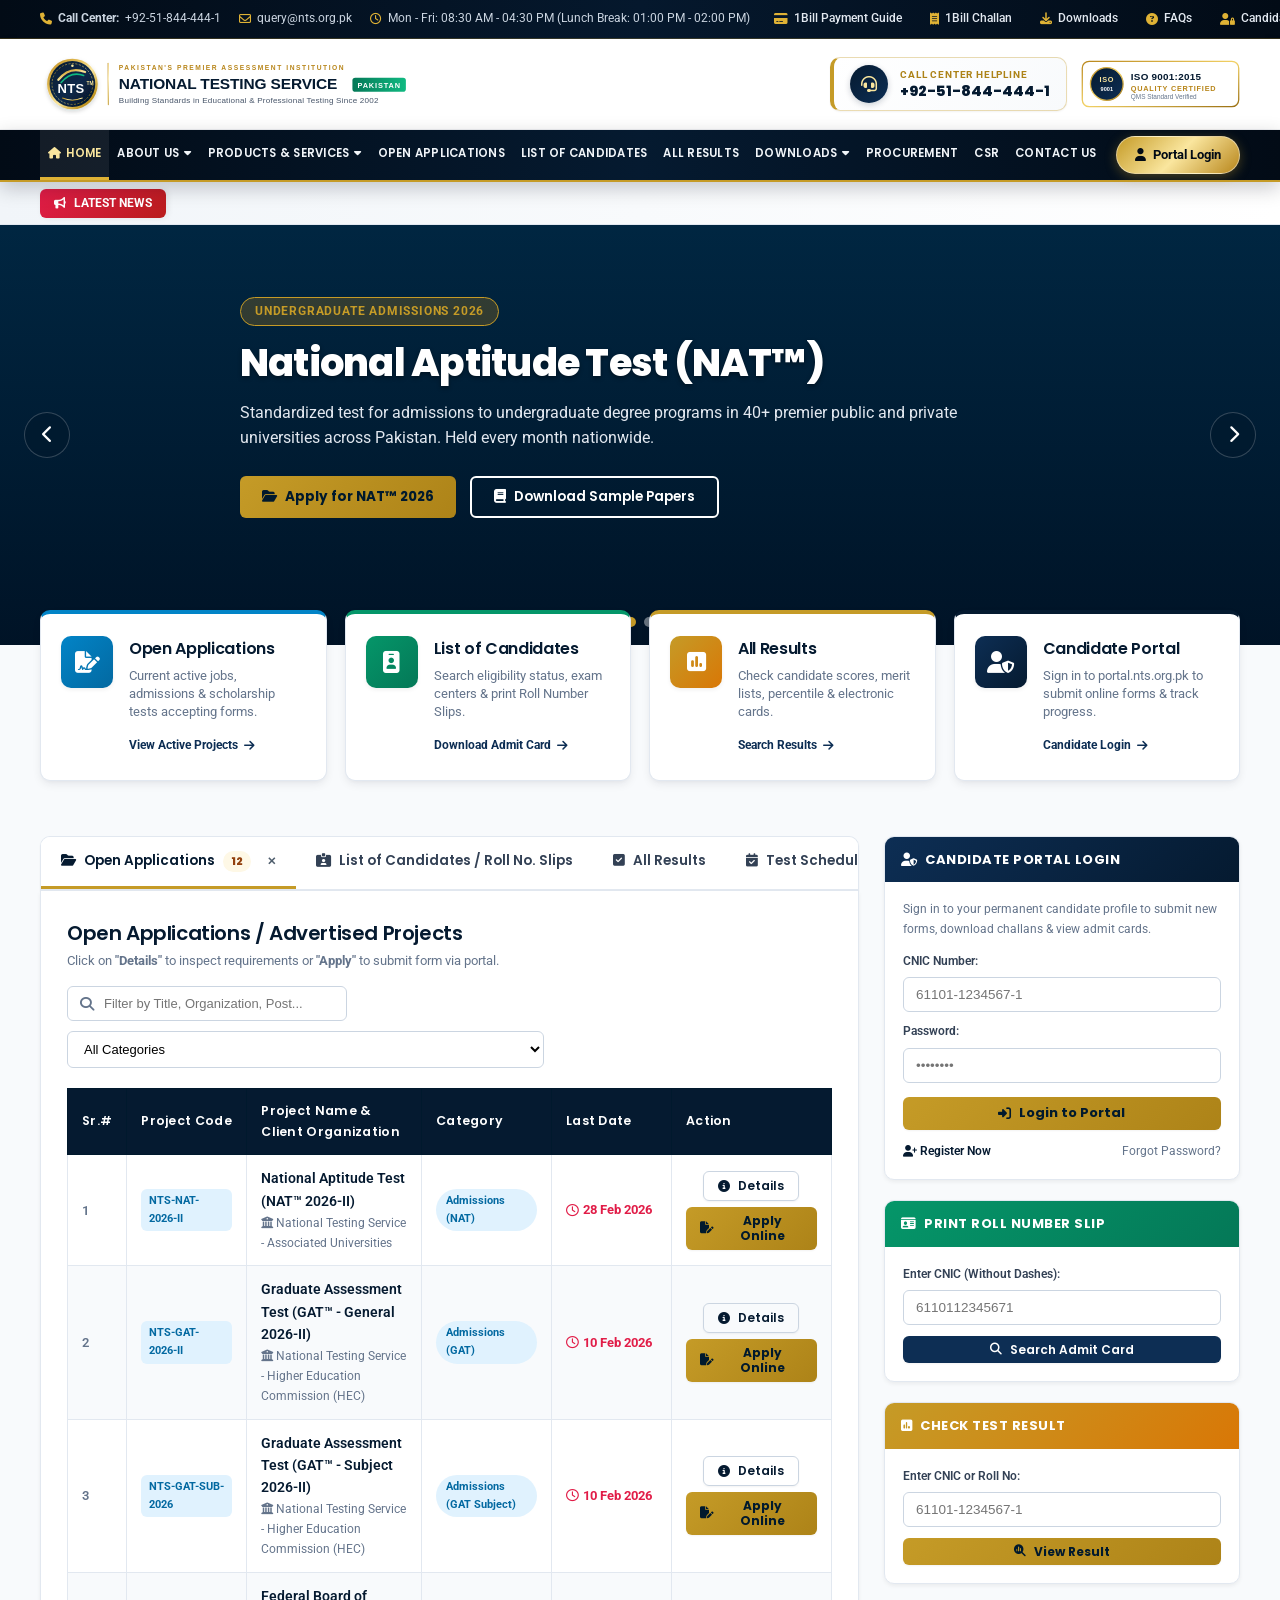
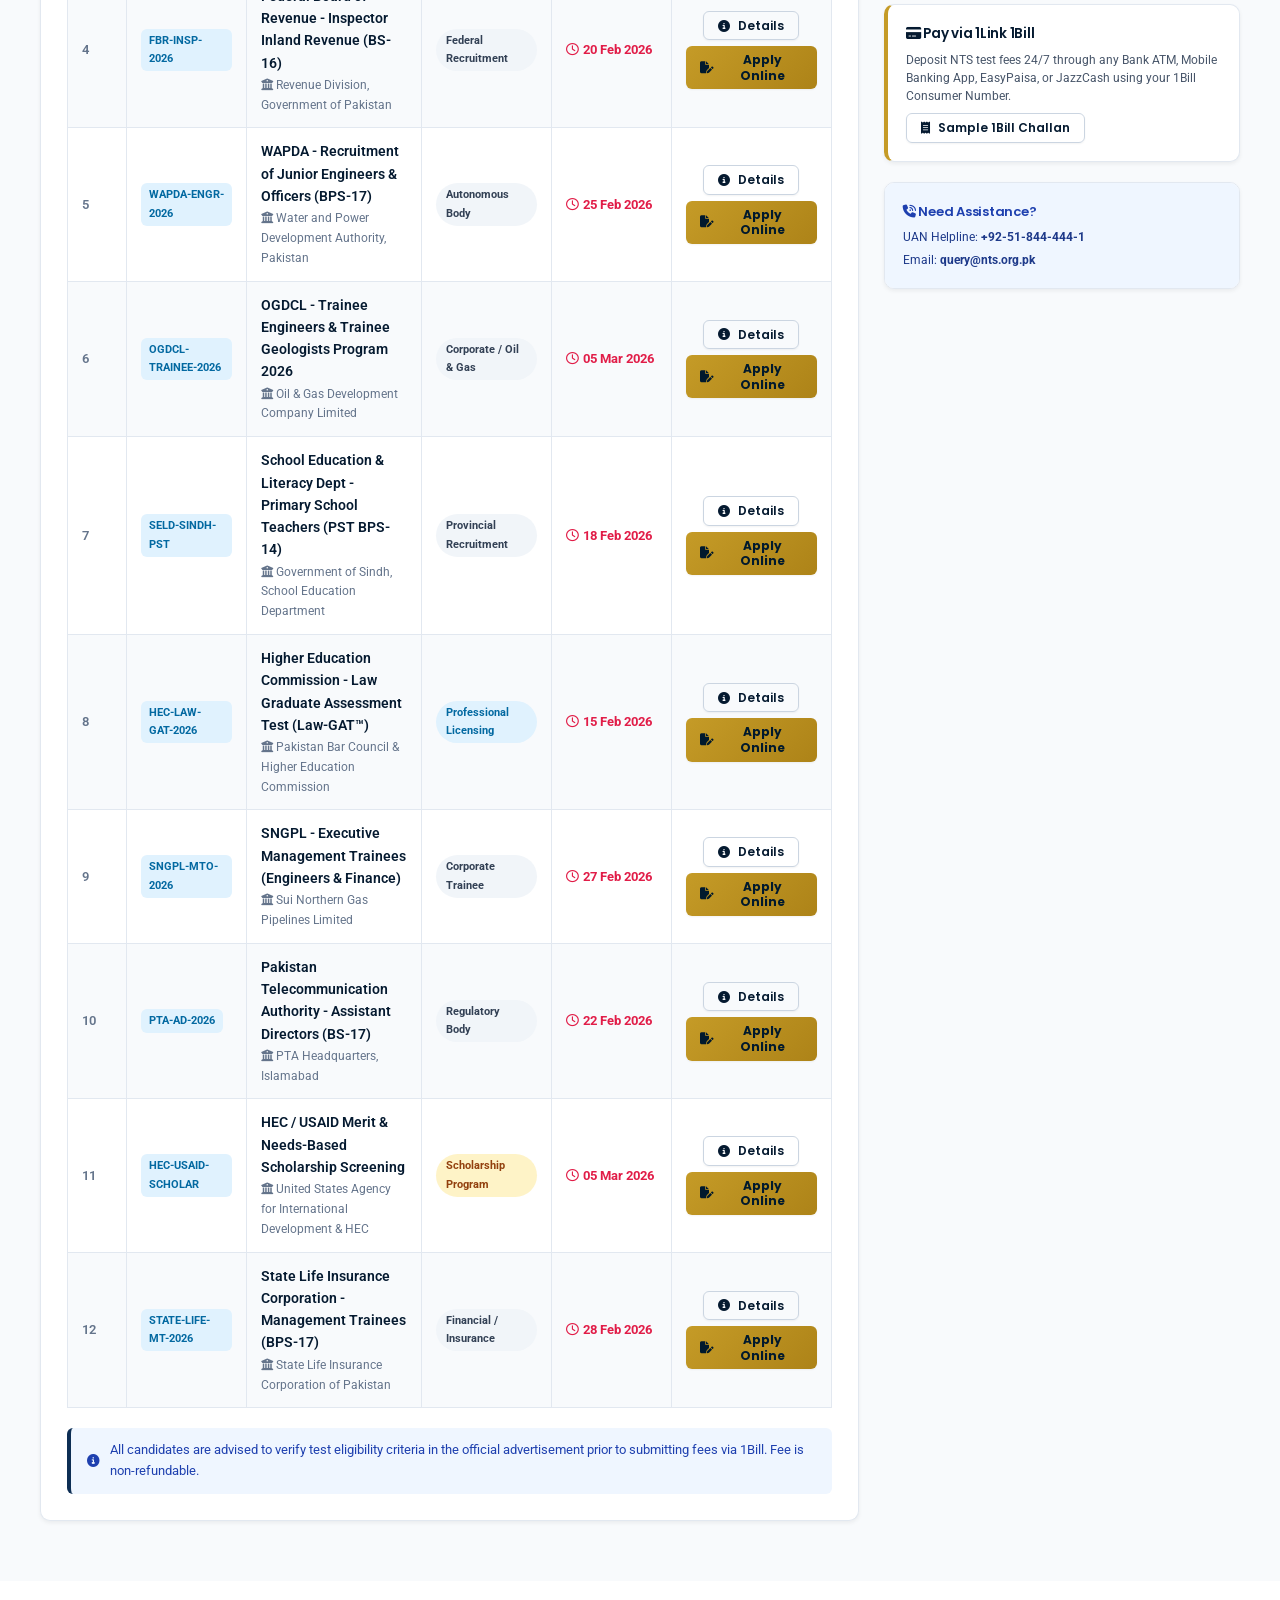
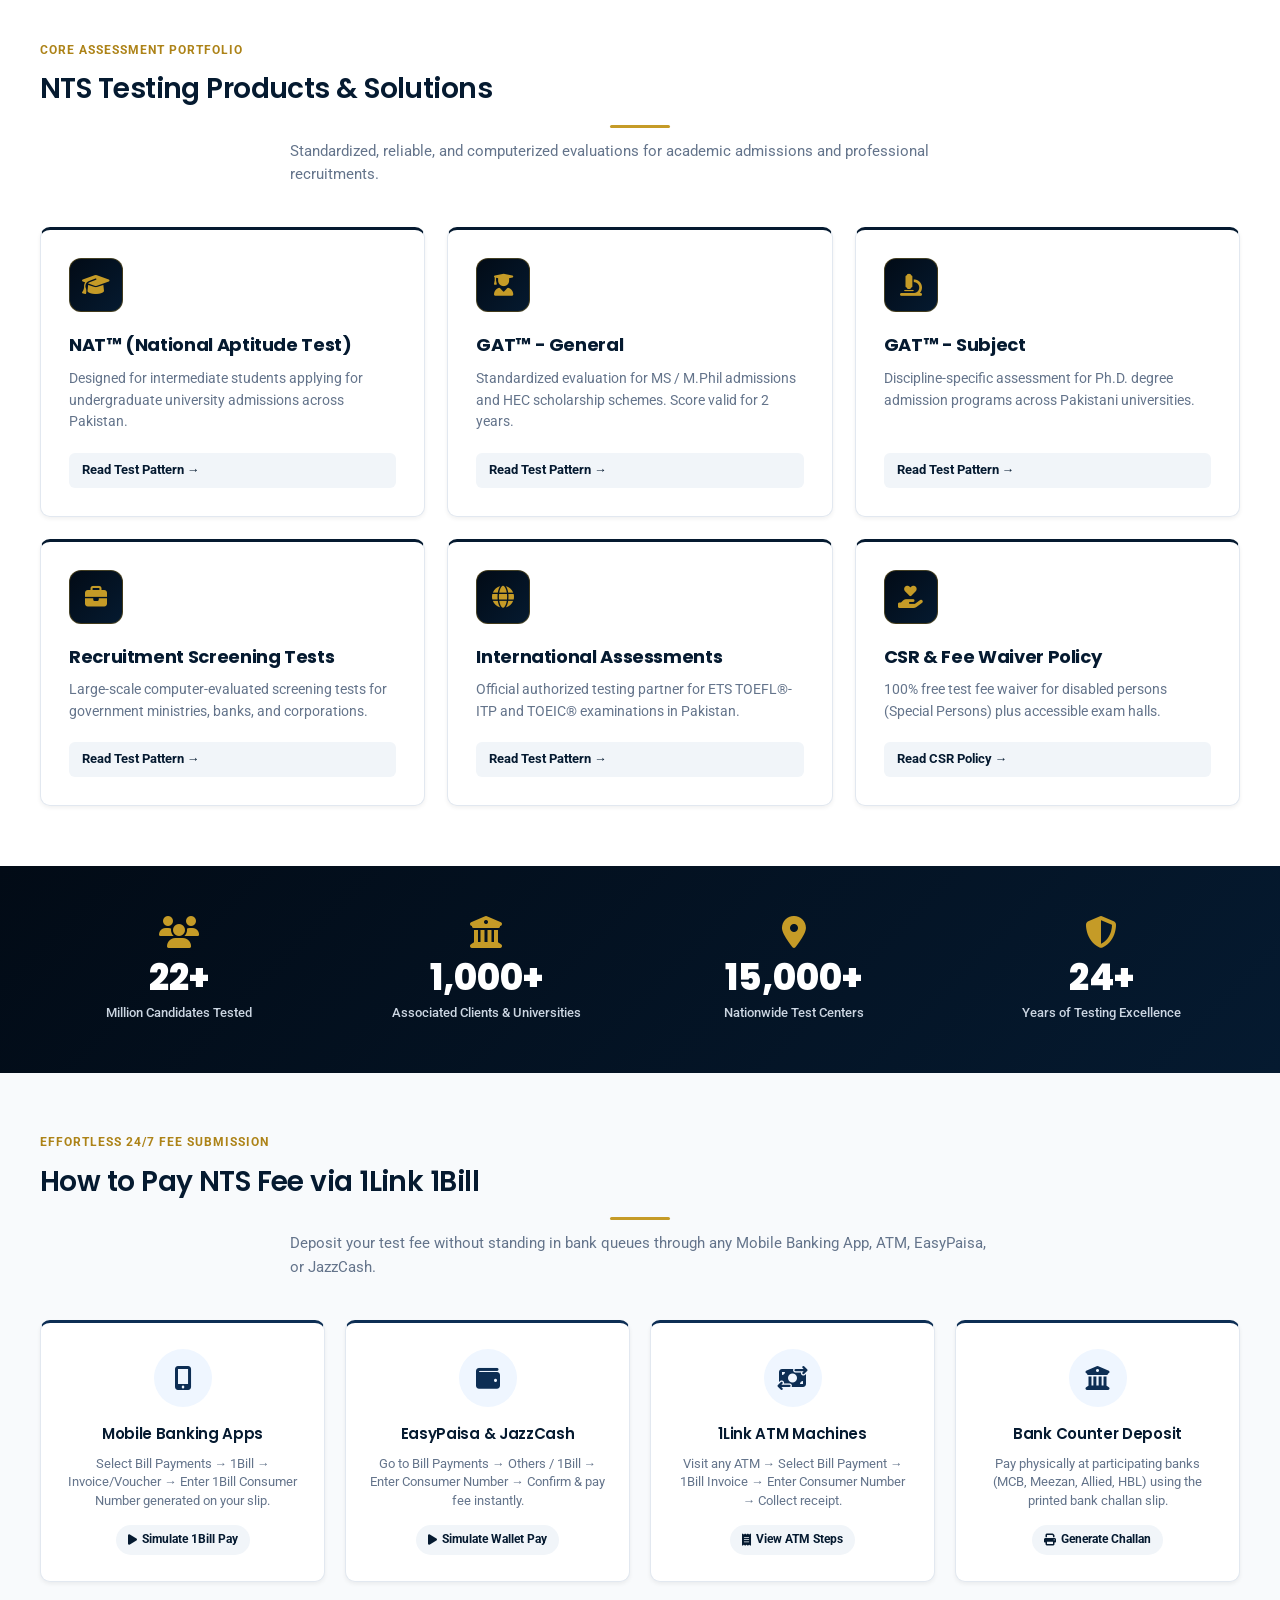
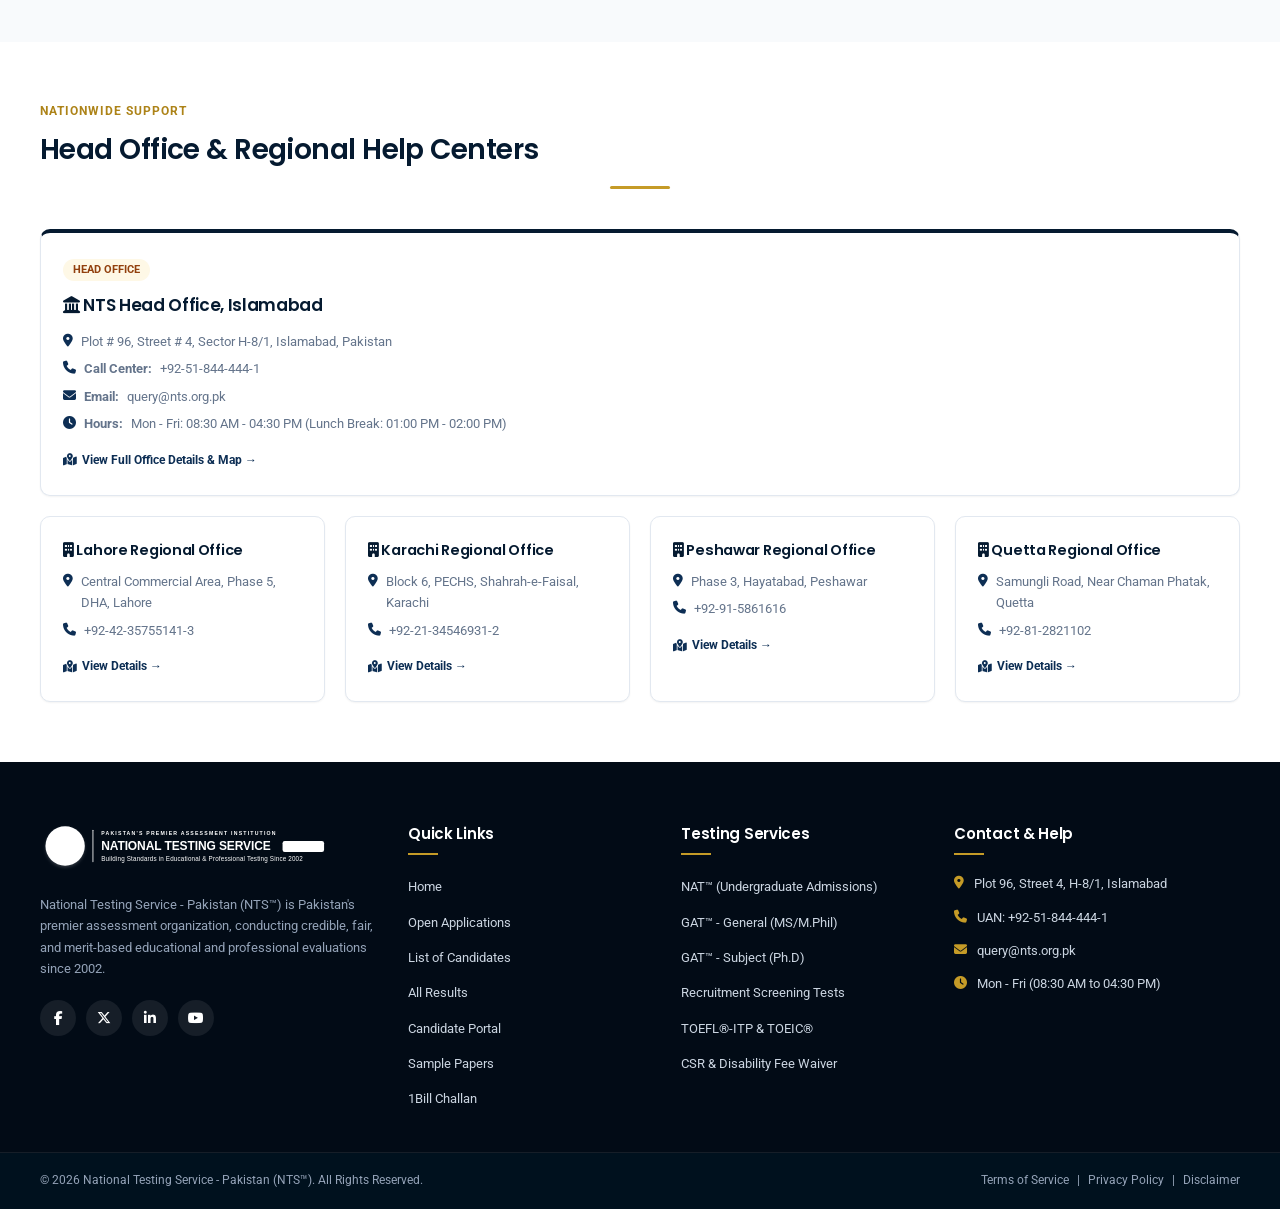
==== index.html @ be5c027f "feat: ultra-premium NTS portal with interactive demo functionality, vector assets, and responsive HC" ====
<!DOCTYPE html>
<html lang="en">
<head>
    <meta charset="UTF-8">
    <meta name="viewport" content="width=device-width, initial-scale=1.0">
    <title>NTS ™ - Pakistan | National Testing Service - Pakistan Official Portal</title>
    <!-- Google Fonts -->
    <link rel="preconnect" href="https://fonts.googleapis.com">
    <link rel="preconnect" href="https://fonts.gstatic.com" crossorigin>
    <link href="https://fonts.googleapis.com/css2?family=Poppins:wght@400;500;600;700;800&family=Roboto:wght@300;400;500;700&display=swap" rel="stylesheet">
    <!-- Font Awesome 6 -->
    <link rel="stylesheet" href="https://cdnjs.cloudflare.com/ajax/libs/font-awesome/6.4.0/css/all.min.css">
    <link rel="stylesheet" href="css/style.css">
    <link rel="icon" type="image/svg+xml" href="img/nts_logo.svg">
    <link rel="stylesheet" href="css/responsive.css">
</head>
<body>

    <!-- TOP BAR -->
    <div class="top-bar">
        <div class="container top-bar-content">
            <div class="top-bar-left">
                <span><i class="fa-solid fa-phone"></i> <strong>Call Center:</strong> +92-51-844-444-1</span>
                <span><i class="fa-regular fa-envelope"></i> query@nts.org.pk</span>
                <span><i class="fa-regular fa-clock"></i> Mon - Fri: 08:30 AM - 04:30 PM (Lunch Break: 01:00 PM - 02:00 PM)</span>
            </div>
            <div class="top-bar-right">
                <a href="#payment-guide"><i class="fa-solid fa-credit-card"></i> 1Bill Payment Guide</a>
                <a href="challan.html"><i class="fa-solid fa-receipt"></i> 1Bill Challan</a>
                <a href="downloads.html"><i class="fa-solid fa-download"></i> Downloads</a>
                <a href="faq.html"><i class="fa-solid fa-circle-question"></i> FAQs</a>
                <a href="candidate-portal.html" class="top-portal-btn"><i class="fa-solid fa-user-lock"></i> Candidate Portal</a>
            </div>
        </div>
    </div>

    <!-- MAIN HEADER -->
    <header class="main-header">
        <div class="container header-content">
            <!-- Brand Logo -->
            <div class="brand-area">
                <a href="index.html" class="logo-link">
                    <img src="img/nts_logo.svg" onerror="this.onerror=null; this.src='img/nts_logo.svg';" alt="National Testing Service - Pakistan" class="nts-main-logo">
                </a>
            </div>

            <!-- Header Right Badges -->
            <div class="header-badges">
                <div class="call-center-box">
                    <div class="cc-icon"><i class="fa-solid fa-headset"></i></div>
                    <div class="cc-text">
                        <span>CALL CENTER HELPLINE</span>
                        <strong>+92-51-844-444-1</strong>
                    </div>
                </div>
                <div class="iso-box">
                    <img src="img/iso_logo.svg" alt="ISO 9001:2015 Certified" style="height: 48px;">
                </div>
            </div>
        </div>
    </header>

    <!-- MAIN NAVIGATION BAR (Exact nts.org.pk/new menu structure) -->
    <nav class="main-nav">
        <div class="container nav-container">
            <ul class="nav-links">
                <li class="active"><a href="index.html"><i class="fa-solid fa-house"></i> HOME</a></li>
                <li class="dropdown">
                    <a href="about.html">ABOUT US <i class="fa-solid fa-caret-down"></i></a>
                    <ul class="dropdown-menu">
                        <li><a href="about.html#intro"><i class="fa-solid fa-circle-info"></i> About NTS</a></li>
                        <li><a href="about.html#vision"><i class="fa-solid fa-bullseye"></i> Vision & Mission</a></li>
                        <li><a href="about.html#bod"><i class="fa-solid fa-users"></i> Board of Directors</a></li>
                        <li><a href="about.html#ceo"><i class="fa-solid fa-user-tie"></i> Message from CEO</a></li>
                        <li><a href="about.html#qms"><i class="fa-solid fa-award"></i> Quality Management System</a></li>
                    </ul>
                </li>
                <li class="dropdown">
                    <a href="products.html">PRODUCTS & SERVICES <i class="fa-solid fa-caret-down"></i></a>
                    <ul class="dropdown-menu">
                        <li><a href="products.html#nat"><i class="fa-solid fa-graduation-cap"></i> National Aptitude Test (NAT™)</a></li>
                        <li><a href="products.html#gat-gen"><i class="fa-solid fa-user-graduate"></i> Graduate Assessment Test (GAT™ General)</a></li>
                        <li><a href="products.html#gat-sub"><i class="fa-solid fa-microscope"></i> Graduate Assessment Test (GAT™ Subject)</a></li>
                        <li><a href="products.html#recruitment"><i class="fa-solid fa-briefcase"></i> Screening & Recruitment Tests</a></li>
                        <li><a href="products.html#intl"><i class="fa-solid fa-globe"></i> International Tests (TOEFL / TOEIC)</a></li>
                    </ul>
                </li>
                <li><a href="open-applications.html">OPEN APPLICATIONS</a></li>
                <li><a href="candidates.html">LIST OF CANDIDATES</a></li>
                <li><a href="results.html">ALL RESULTS</a></li>
                <li class="dropdown">
                    <a href="downloads.html">DOWNLOADS <i class="fa-solid fa-caret-down"></i></a>
                    <ul class="dropdown-menu">
                        <li><a href="challan.html"><i class="fa-solid fa-receipt"></i> 1Bill Bank Deposit Slips</a></li>
                        <li><a href="sample-papers.html"><i class="fa-solid fa-file-pdf"></i> Sample Papers & Syllabi</a></li>
                        <li><a href="candidates.html"><i class="fa-solid fa-id-card"></i> Roll Number Slips</a></li>
                        <li><a href="results.html"><i class="fa-solid fa-square-poll-vertical"></i> Result Cards</a></li>
                        <li><a href="downloads.html#rechecking"><i class="fa-solid fa-pen-to-square"></i> Paper Rechecking Forms</a></li>
                    </ul>
                </li>
                <li><a href="procurement.html">PROCUREMENT</a></li>
                <li><a href="csr.html">CSR</a></li>
                <li><a href="contact.html">CONTACT US</a></li>
            </ul>
            <div class="nav-portal-shortcut">
                <a href="candidate-portal.html" class="nav-portal-pill"><i class="fa-solid fa-user"></i> Portal Login</a>
            </div>
        </div>
    </nav>

    <!-- HCI QUICK ACTION PILLS (Instant One-Click Navigation) -->
    <div class="quick-pills-bar">
        <div class="container quick-pills-container">
            <div class="quick-pills-label">
                <i class="fa-solid fa-bolt"></i> Quick Shortcuts:
            </div>
            <div class="quick-pills-group">
                <a href="open-applications.html" class="pill-shortcut"><i class="fa-solid fa-folder-open"></i> Open Projects (12)</a>
                <a href="candidates.html" class="pill-shortcut"><i class="fa-solid fa-id-card"></i> Roll No. Slips</a>
                <a href="results.html" class="pill-shortcut"><i class="fa-solid fa-square-poll-vertical"></i> Check Results</a>
                <a href="challan.html" class="pill-shortcut"><i class="fa-solid fa-receipt"></i> 1Bill Deposit Slip</a>
                <a href="sample-papers.html" class="pill-shortcut"><i class="fa-solid fa-book-open"></i> Sample Papers</a>
                <a href="candidate-portal.html" class="pill-shortcut" style="background-color: var(--nts-gold-light); color: #92400e; border-color: var(--nts-gold);"><i class="fa-solid fa-user-gear"></i> Portal Dashboard</a>
            </div>
        </div>
    </div>

    <!-- LIVE NEWS TICKER -->
    <div class="news-ticker-bar">
        <div class="container ticker-container">
            <div class="ticker-badge">
                <i class="fa-solid fa-bullhorn"></i> LATEST NEWS
            </div>
            <div class="ticker-wrapper">
                <div class="ticker-content">
                    <span class="ticker-item"><i class="fa-solid fa-star"></i> <strong>Special Persons:</strong> 100% Exemption of NTS Test Fee for Persons with Disabilities (Special Persons) across all categories.</span>
                    <span class="ticker-item"><i class="fa-solid fa-circle-check"></i> <strong>GAT™ General 2026-I:</strong> Results declared. Candidates can check their official score cards now.</span>
                    <span class="ticker-item"><i class="fa-solid fa-credit-card"></i> <strong>1Link 1Bill:</strong> Pay test fee easily via EasyPaisa, JazzCash, ATMs, or any bank mobile app.</span>
                    <span class="ticker-item"><i class="fa-solid fa-calendar-days"></i> <strong>NAT™ 2026-II:</strong> Online registration deadline is 28th February 2026. Submit forms via portal.nts.org.pk.</span>
                </div>
            </div>
        </div>
    </div>

    <!-- HERO CAROUSEL BANNER (Identical to nts.org.pk/new) -->
    <section class="hero-section">
        <div class="hero-slider" id="heroSlider">
            <!-- Slide 1 -->
            <div class="slide active" style="background: linear-gradient(rgba(0, 43, 73, 0.85), rgba(0, 20, 40, 0.90)), url('https://images.unsplash.com/photo-1523240795612-9a054b0db644?auto=format&fit=crop&w=1600&q=80') center/cover;">
                <div class="container hero-slide-inner">
                    <div class="slide-badge">UNDERGRADUATE ADMISSIONS 2026</div>
                    <h2 class="slide-heading">National Aptitude Test (NAT™)</h2>
                    <p class="slide-desc">Standardized test for admissions to undergraduate degree programs in 40+ premier public and private universities across Pakistan. Held every month nationwide.</p>
                    <div class="slide-actions">
                        <button class="btn btn-warning" onclick="switchMainTab('open-apps')"><i class="fa-solid fa-folder-open"></i> Apply for NAT™ 2026</button>
                        <a href="sample-papers.html" class="btn btn-outline"><i class="fa-solid fa-book"></i> Download Sample Papers</a>
                    </div>
                </div>
            </div>
            <!-- Slide 2 -->
            <div class="slide" style="background: linear-gradient(rgba(0, 43, 73, 0.85), rgba(0, 20, 40, 0.90)), url('https://images.unsplash.com/photo-1434030216411-0b793f4b4173?auto=format&fit=crop&w=1600&q=80') center/cover;">
                <div class="container hero-slide-inner">
                    <div class="slide-badge">HIGHER EDUCATION (MS / M.PHIL & PH.D)</div>
                    <h2 class="slide-heading">Graduate Assessment Test (GAT™)</h2>
                    <p class="slide-desc">GAT-General for MS/M.Phil admissions & HEC scholarships; GAT-Subject for Ph.D. degree admissions. Valid for 2 full years.</p>
                    <div class="slide-actions">
                        <button class="btn btn-warning" onclick="switchMainTab('rollno')"><i class="fa-solid fa-id-card"></i> Download GAT Roll No Slip</button>
                        <button class="btn btn-outline" onclick="switchMainTab('results')"><i class="fa-solid fa-square-poll-vertical"></i> View GAT Results</button>
                    </div>
                </div>
            </div>
            <!-- Slide 3 -->
            <div class="slide" style="background: linear-gradient(rgba(0, 43, 73, 0.85), rgba(0, 20, 40, 0.90)), url('https://images.unsplash.com/photo-1521791136064-7986c2920216?auto=format&fit=crop&w=1600&q=80') center/cover;">
                <div class="container hero-slide-inner">
                    <div class="slide-badge">FEDERAL & PROVINCIAL RECRUITMENT</div>
                    <h2 class="slide-heading">Merit-Based Assessment & Screening</h2>
                    <p class="slide-desc">Transparent, computerized testing solutions for Government Ministries, Autonomous Authorities, Banks, and Corporate Organizations.</p>
                    <div class="slide-actions">
                        <button class="btn btn-warning" onclick="switchMainTab('open-apps')"><i class="fa-solid fa-briefcase"></i> View Job Vacancies</button>
                        <a href="candidate-portal.html" class="btn btn-outline"><i class="fa-solid fa-user-lock"></i> Candidate Portal</a>
                    </div>
                </div>
            </div>
        </div>
        <button class="slider-btn prev-btn" onclick="prevSlide()"><i class="fa-solid fa-chevron-left"></i></button>
        <button class="slider-btn next-btn" onclick="nextSlide()"><i class="fa-solid fa-chevron-right"></i></button>
        <div class="slider-dots" id="sliderDots"></div>
    </section>

    <!-- ICONIC 4 QUICK ACCESS CARDS (Exactly as on nts.org.pk/new) -->
    <section class="quick-services-section">
        <div class="container">
            <div class="quick-grid">
                <!-- Card 1: Open Applications -->
                <div class="quick-card card-open-app" onclick="window.location.href='open-applications.html'">
                    <div class="card-icon bg-blue">
                        <i class="fa-solid fa-file-signature"></i>
                    </div>
                    <div class="card-body">
                        <h3>Open Applications</h3>
                        <p>Current active jobs, admissions & scholarship tests accepting forms.</p>
                        <span class="card-link">View Active Projects <i class="fa-solid fa-arrow-right"></i></span>
                    </div>
                </div>
                <!-- Card 2: List of Candidates / Roll No Slips -->
                <div class="quick-card card-rollno" onclick="window.location.href='candidates.html'">
                    <div class="card-icon bg-green">
                        <i class="fa-solid fa-id-badge"></i>
                    </div>
                    <div class="card-body">
                        <h3>List of Candidates</h3>
                        <p>Search eligibility status, exam centers & print Roll Number Slips.</p>
                        <span class="card-link">Download Admit Card <i class="fa-solid fa-arrow-right"></i></span>
                    </div>
                </div>
                <!-- Card 3: All Results -->
                <div class="quick-card card-results" onclick="window.location.href='results.html'">
                    <div class="card-icon bg-amber">
                        <i class="fa-solid fa-square-poll-vertical"></i>
                    </div>
                    <div class="card-body">
                        <h3>All Results</h3>
                        <p>Check candidate scores, merit lists, percentile & electronic cards.</p>
                        <span class="card-link">Search Results <i class="fa-solid fa-arrow-right"></i></span>
                    </div>
                </div>
                <!-- Card 4: Candidate Portal -->
                <div class="quick-card card-portal" onclick="window.location.href='candidate-portal.html'">
                    <div class="card-icon bg-navy">
                        <i class="fa-solid fa-user-shield"></i>
                    </div>
                    <div class="card-body">
                        <h3>Candidate Portal</h3>
                        <p>Sign in to portal.nts.org.pk to submit online forms & track progress.</p>
                        <span class="card-link">Candidate Login <i class="fa-solid fa-arrow-right"></i></span>
                    </div>
                </div>
            </div>
        </div>
    </section>

    <!-- 2-COLUMN MAIN CONTENT WORKSPACE (Authentic nts.org.pk/new layout) -->
    <section class="main-work-section" id="workspace">
        <div class="container">
            <div class="layout-grid-2col">
                
                <!-- LEFT COLUMN: MAIN EXAMINATION TABLES & TABS (8 Cols) -->
                <div class="main-column-8">
                    
                    <div class="section-tabs-bar">
                        <button class="tab-trigger active" id="tab-open-apps-btn" onclick="switchMainTab('open-apps')">
                            <i class="fa-solid fa-folder-open"></i> Open Applications <span class="badge-count" id="openAppsCount">12</span>
                        </button>
                        <button class="tab-trigger" id="tab-rollno-btn" onclick="switchMainTab('rollno')">
                            <i class="fa-solid fa-id-card-clip"></i> List of Candidates / Roll No. Slips
                        </button>
                        <button class="tab-trigger" id="tab-results-btn" onclick="switchMainTab('results')">
                            <i class="fa-solid fa-square-check"></i> All Results
                        </button>
                        <button class="tab-trigger" id="tab-schedule-btn" onclick="switchMainTab('schedule')">
                            <i class="fa-solid fa-calendar-check"></i> Test Schedule
                        </button>
                    </div>

                    <!-- PANE 1: OPEN APPLICATIONS -->
                    <div class="tab-pane active" id="pane-open-apps">
                        <div class="pane-header">
                            <div class="pane-title">
                                <h2>Open Applications / Advertised Projects</h2>
                                <p>Click on <strong>"Details"</strong> to inspect requirements or <strong>"Apply"</strong> to submit form via portal.</p>
                            </div>
                            <div class="search-filter-box">
                                <i class="fa-solid fa-magnifying-glass search-icon"></i>
                                <input type="text" id="projectSearchInput" placeholder="Filter by Title, Organization, Post..." onkeyup="filterProjects()">
                                <select id="projectCategoryFilter" onchange="filterProjects()">
                                    <option value="ALL">All Categories</option>
                                    <option value="Recruitment">Recruitment / Jobs</option>
                                    <option value="Admission">Admissions (NAT / GAT)</option>
                                    <option value="Scholarship">Scholarships</option>
                                </select>
                            </div>
                        </div>

                        <div class="table-responsive">
                            <table class="nts-table" id="projectsTable">
                                <thead>
                                    <tr>
                                        <th style="width: 50px;">Sr.#</th>
                                        <th style="width: 120px;">Project Code</th>
                                        <th>Project Name & Client Organization</th>
                                        <th style="width: 130px;">Category</th>
                                        <th style="width: 120px;">Last Date</th>
                                        <th style="width: 160px;" class="text-center">Action</th>
                                    </tr>
                                </thead>
                                <tbody id="projectsTableBody">
                                    <!-- Populated dynamically by js/main.js -->
                                </tbody>
                            </table>
                        </div>

                        <div class="pane-footer-note">
                            <i class="fa-solid fa-circle-info"></i>
                            <span>All candidates are advised to verify test eligibility criteria in the official advertisement prior to submitting fees via 1Bill. Fee is non-refundable.</span>
                        </div>
                    </div>

                    <!-- PANE 2: ROLL NUMBER SLIPS -->
                    <div class="tab-pane" id="pane-rollno">
                        <div class="pane-header">
                            <div class="pane-title">
                                <h2>List of Candidates / Roll No. Slips</h2>
                                <p>Check test center venue, exam time, candidate eligibility and print admit card.</p>
                            </div>
                        </div>

                        <div class="lookup-card">
                            <div class="lookup-card-header">
                                <i class="fa-solid fa-address-card"></i> Search Roll Number Slip by CNIC
                            </div>
                            <div class="lookup-card-body">
                                <div class="lookup-form-grid">
                                    <div class="form-group">
                                        <label for="rollnoTestSelect">Select Project / Test: <span class="req">*</span></label>
                                        <select id="rollnoTestSelect" class="form-control">
                                            <option value="ALL">-- Select Project --</option>
                                            <option value="NAT-2026-I">National Aptitude Test (NAT™ 2026-I)</option>
                                            <option value="GAT-GEN-2026">Graduate Assessment Test (GAT™ General 2026-I)</option>
                                            <option value="FBR-INSP-2026">Federal Board of Revenue - Inspector Inland Revenue (BS-16)</option>
                                            <option value="WAPDA-ENGR-2026">WAPDA - Assistant Manager / Junior Engineer (BPS-17)</option>
                                            <option value="NTS-SINDH-PST">Sindh School Education - Primary School Teacher (PST)</option>
                                        </select>
                                    </div>
                                    <div class="form-group">
                                        <label for="rollnoCnicInput">Enter 13-Digit CNIC: <span class="req">*</span></label>
                                        <input type="text" id="rollnoCnicInput" class="form-control" placeholder="61101-1234567-1 or without dashes" maxlength="15">
                                        <div class="form-hint" style="margin-top: 5px;">
                                            Sample: 
                                            <span class="demo-fill-chip" onclick="fillSampleCnic('rollnoCnicInput', '61101-1234567-1', true)"><i class="fa-solid fa-user-check"></i> 61101-1234567-1 (Hamza)</span>
                                            <span class="demo-fill-chip" onclick="fillSampleCnic('rollnoCnicInput', '37405-9876543-2', true)"><i class="fa-solid fa-user-check"></i> 37405-9876543-2 (Fatima)</span>
                                        </div>
                                    </div>
                                    <div class="form-group align-end">
                                        <button class="btn btn-primary btn-block" onclick="lookupRollNoSlip()">
                                            <i class="fa-solid fa-search"></i> Search Roll No
                                        </button>
                                    </div>
                                </div>

                                <div id="rollnoResultContainer" class="lookup-output" style="display: none;"></div>
                            </div>
                        </div>
                    </div>

                    <!-- PANE 3: ALL RESULTS -->
                    <div class="tab-pane" id="pane-results">
                        <div class="pane-header">
                            <div class="pane-title">
                                <h2>All Results & Electronic Score Cards</h2>
                                <p>Search test marks, section-wise breakdown, percentile, and print verification certificate.</p>
                            </div>
                        </div>

                        <div class="lookup-card">
                            <div class="lookup-card-header bg-navy">
                                <i class="fa-solid fa-square-poll-vertical"></i> Online Result Verification Engine
                            </div>
                            <div class="lookup-card-body">
                                <div class="lookup-form-grid">
                                    <div class="form-group">
                                        <label for="resultTestSelect">Select Examination: <span class="req">*</span></label>
                                        <select id="resultTestSelect" class="form-control">
                                            <option value="ALL">-- Select Project --</option>
                                            <option value="GAT-GEN-2026">GAT™ General 2026-I (Held on 18 Jan 2026)</option>
                                            <option value="NAT-2026-I">NAT™ 2026-I (Held on 11 Jan 2026)</option>
                                            <option value="OGDCL-TRAINEE">OGDCL - Trainee Engineers Assessment Test</option>
                                            <option value="SNGPL-OFFICER">SNGPL - Executive Management Trainees</option>
                                            <option value="HEC-LAW-GAT">HEC - Law Graduate Assessment Test (Law-GAT)</option>
                                        </select>
                                    </div>
                                    <div class="form-group">
                                        <label for="resultCnicInput">Enter CNIC or Roll No: <span class="req">*</span></label>
                                        <input type="text" id="resultCnicInput" class="form-control" placeholder="61101-1234567-1" maxlength="15">
                                        <div class="form-hint" style="margin-top: 5px;">
                                            Sample: 
                                            <span class="demo-fill-chip" onclick="fillSampleCnic('resultCnicInput', '61101-1234567-1', true)"><i class="fa-solid fa-chart-simple"></i> 61101-1234567-1 (GAT 82/100)</span>
                                            <span class="demo-fill-chip" onclick="fillSampleCnic('resultCnicInput', '37405-9876543-2', true)"><i class="fa-solid fa-chart-simple"></i> 37405-9876543-2 (NAT 82/90)</span>
                                        </div>
                                    </div>
                                    <div class="form-group align-end">
                                        <button class="btn btn-warning btn-block" onclick="lookupResult()">
                                            <i class="fa-solid fa-magnifying-glass-chart"></i> View Score Card
                                        </button>
                                    </div>
                                </div>

                                <div id="resultCardContainer" class="lookup-output" style="display: none;"></div>
                            </div>
                        </div>
                    </div>

                    <!-- PANE 4: TEST SCHEDULE -->
                    <div class="tab-pane" id="pane-schedule">
                        <div class="pane-header">
                            <div class="pane-title">
                                <h2>NTS Annual Test Schedule 2026</h2>
                                <p>Monthly national calendar for NAT™, GAT™ General, and GAT™ Subject examinations.</p>
                            </div>
                        </div>
                        <div class="schedule-grid">
                            <div class="schedule-card">
                                <div class="sch-header bg-blue"><i class="fa-solid fa-graduation-cap"></i> NAT™ Schedule 2026</div>
                                <div class="sch-body">
                                    <table class="schedule-table">
                                        <thead><tr><th>Test Series</th><th>Deadline</th><th>Test Date</th></tr></thead>
                                        <tbody>
                                            <tr><td>NAT-2026-I</td><td>Dec 26, 2025</td><td>Jan 11, 2026</td></tr>
                                            <tr class="highlight-row"><td><strong>NAT-2026-II</strong></td><td><strong>Feb 28, 2026</strong></td><td><strong>Mar 15, 2026</strong></td></tr>
                                            <tr><td>NAT-2026-III</td><td>Mar 26, 2026</td><td>Apr 19, 2026</td></tr>
                                            <tr><td>NAT-2026-IV</td><td>Apr 28, 2026</td><td>May 17, 2026</td></tr>
                                        </tbody>
                                    </table>
                                </div>
                            </div>
                            <div class="schedule-card">
                                <div class="sch-header bg-navy"><i class="fa-solid fa-user-graduate"></i> GAT™ Schedule 2026</div>
                                <div class="sch-body">
                                    <table class="schedule-table">
                                        <thead><tr><th>Test Series</th><th>Deadline</th><th>Test Date</th></tr></thead>
                                        <tbody>
                                            <tr><td>GAT-2026-I (General)</td><td>Jan 02, 2026</td><td>Jan 18, 2026</td></tr>
                                            <tr class="highlight-row"><td><strong>GAT-2026-II (General & Subject)</strong></td><td><strong>Feb 10, 2026</strong></td><td><strong>Mar 01, 2026</strong></td></tr>
                                            <tr><td>GAT-2026-III (General)</td><td>Apr 06, 2026</td><td>Apr 26, 2026</td></tr>
                                            <tr><td>GAT-2026-IV (General & Subject)</td><td>May 18, 2026</td><td>Jun 07, 2026</td></tr>
                                        </tbody>
                                    </table>
                                </div>
                            </div>
                        </div>
                    </div>

                </div>

                <!-- RIGHT COLUMN: SIDEBAR WIDGETS (4 Cols) -->
                <div class="sidebar-column-4">
                    
                    <!-- Widget 1: Candidate Portal Login Box -->
                    <div class="sidebar-widget widget-portal">
                        <div class="widget-header bg-navy">
                            <i class="fa-solid fa-user-shield"></i>
                            <span>CANDIDATE PORTAL LOGIN</span>
                        </div>
                        <div class="widget-body">
                            <p style="font-size: 12px; color: #64748b; margin-bottom: 12px;">Sign in to your permanent candidate profile to submit new forms, download challans & view admit cards.</p>
                            <form onsubmit="handlePortalLogin(event)">
                                <div class="form-group" style="margin-bottom: 10px;">
                                    <label style="font-size: 12px; font-weight: 600;">CNIC Number:</label>
                                    <input type="text" id="sideLoginCnic" class="form-control" placeholder="61101-1234567-1" required>
                                </div>
                                <div class="form-group" style="margin-bottom: 14px;">
                                    <label style="font-size: 12px; font-weight: 600;">Password:</label>
                                    <input type="password" id="sideLoginPass" class="form-control" placeholder="••••••••" required>
                                </div>
                                <button type="submit" class="btn btn-warning btn-block btn-xs" style="padding: 8px 14px; font-size: 13px;">
                                    <i class="fa-solid fa-right-to-bracket"></i> Login to Portal
                                </button>
                            </form>
                            <div style="display: flex; justify-content: space-between; margin-top: 12px; font-size: 11.5px;">
                                <a href="candidate-portal.html" style="color: var(--nts-navy); font-weight: 600;"><i class="fa-solid fa-user-plus"></i> Register Now</a>
                                <a href="javascript:void(0)" onclick="showToast('Password recovery instructions sent to your registered email.', 'fa-envelope')" style="color: #64748b;">Forgot Password?</a>
                            </div>
                        </div>
                    </div>

                    <!-- Widget 2: Quick Roll Number Slip -->
                    <div class="sidebar-widget">
                        <div class="widget-header bg-green">
                            <i class="fa-solid fa-id-card"></i>
                            <span>PRINT ROLL NUMBER SLIP</span>
                        </div>
                        <div class="widget-body">
                            <div class="form-group" style="margin-bottom: 10px;">
                                <label style="font-size: 12px; font-weight: 600;">Enter CNIC (Without Dashes):</label>
                                <input type="text" id="quickRollCnic" class="form-control" placeholder="6110112345671">
                            </div>
                            <button class="btn btn-primary btn-block btn-xs" onclick="quickRollSearch()">
                                <i class="fa-solid fa-search"></i> Search Admit Card
                            </button>
                        </div>
                    </div>

                    <!-- Widget 3: Quick Result Check -->
                    <div class="sidebar-widget">
                        <div class="widget-header bg-amber">
                            <i class="fa-solid fa-square-poll-vertical"></i>
                            <span>CHECK TEST RESULT</span>
                        </div>
                        <div class="widget-body">
                            <div class="form-group" style="margin-bottom: 10px;">
                                <label style="font-size: 12px; font-weight: 600;">Enter CNIC or Roll No:</label>
                                <input type="text" id="quickResCnic" class="form-control" placeholder="61101-1234567-1">
                            </div>
                            <button class="btn btn-warning btn-block btn-xs" onclick="quickResultSearch()">
                                <i class="fa-solid fa-magnifying-glass-chart"></i> View Result
                            </button>
                        </div>
                    </div>

                    <!-- Widget 4: Quick 1Bill Payment Notice -->
                    <div class="sidebar-widget" style="border-left: 4px solid var(--nts-gold);">
                        <div class="widget-body">
                            <h4 style="font-size: 13.5px; color: var(--nts-navy); margin-bottom: 6px;"><i class="fa-solid fa-credit-card"></i> Pay via 1Link 1Bill</h4>
                            <p style="font-size: 12px; color: #475569; line-height: 1.5; margin-bottom: 8px;">
                                Deposit NTS test fees 24/7 through any Bank ATM, Mobile Banking App, EasyPaisa, or JazzCash using your 1Bill Consumer Number.
                            </p>
                            <a href="challan.html" class="btn btn-outline-dark btn-xs"><i class="fa-solid fa-receipt"></i> Sample 1Bill Challan</a>
                        </div>
                    </div>

                    <!-- Widget 5: Call Center Info -->
                    <div class="sidebar-widget">
                        <div class="widget-body" style="background-color: #eff6ff;">
                            <h4 style="font-size: 13px; color: #1e40af; margin-bottom: 6px;"><i class="fa-solid fa-phone-volume"></i> Need Assistance?</h4>
                            <p style="font-size: 11.5px; color: #1e3a8a; margin-bottom: 4px;">UAN Helpline: <strong>+92-51-844-444-1</strong></p>
                            <p style="font-size: 11.5px; color: #1e3a8a;">Email: <strong>query@nts.org.pk</strong></p>
                        </div>
                    </div>

                </div>

            </div>
        </div>
    </section>

    <!-- TESTING PRODUCTS & ASSESSMENT DOMAINS -->
    <section class="products-section" id="tests">
        <div class="container">
            <div class="section-heading text-center">
                <span class="sub-title">CORE ASSESSMENT PORTFOLIO</span>
                <h2>NTS Testing Products & Solutions</h2>
                <div class="heading-divider"></div>
                <p>Standardized, reliable, and computerized evaluations for academic admissions and professional recruitments.</p>
            </div>

            <div class="products-grid">
                <div class="product-item">
                    <div class="prod-icon-box"><i class="fa-solid fa-graduation-cap"></i></div>
                    <h3>NAT™ (National Aptitude Test)</h3>
                    <p>Designed for intermediate students applying for undergraduate university admissions across Pakistan.</p>
                    <a href="javascript:void(0)" onclick="openProductModal('NAT')" class="prod-more-btn">Read Test Pattern &rarr;</a>
                </div>
                <div class="product-item">
                    <div class="prod-icon-box"><i class="fa-solid fa-user-graduate"></i></div>
                    <h3>GAT™ - General</h3>
                    <p>Standardized evaluation for MS / M.Phil admissions and HEC scholarship schemes. Score valid for 2 years.</p>
                    <a href="javascript:void(0)" onclick="openProductModal('GAT-GEN')" class="prod-more-btn">Read Test Pattern &rarr;</a>
                </div>
                <div class="product-item">
                    <div class="prod-icon-box"><i class="fa-solid fa-microscope"></i></div>
                    <h3>GAT™ - Subject</h3>
                    <p>Discipline-specific assessment for Ph.D. degree admission programs across Pakistani universities.</p>
                    <a href="javascript:void(0)" onclick="openProductModal('GAT-SUB')" class="prod-more-btn">Read Test Pattern &rarr;</a>
                </div>
                <div class="product-item">
                    <div class="prod-icon-box"><i class="fa-solid fa-briefcase"></i></div>
                    <h3>Recruitment Screening Tests</h3>
                    <p>Large-scale computer-evaluated screening tests for government ministries, banks, and corporations.</p>
                    <a href="javascript:void(0)" onclick="openProductModal('RECRUITMENT')" class="prod-more-btn">Read Test Pattern &rarr;</a>
                </div>
                <div class="product-item">
                    <div class="prod-icon-box"><i class="fa-solid fa-globe"></i></div>
                    <h3>International Assessments</h3>
                    <p>Official authorized testing partner for ETS TOEFL®-ITP and TOEIC® examinations in Pakistan.</p>
                    <a href="javascript:void(0)" onclick="openProductModal('INTERNATIONAL')" class="prod-more-btn">Read Test Pattern &rarr;</a>
                </div>
                <div class="product-item">
                    <div class="prod-icon-box"><i class="fa-solid fa-hand-holding-heart"></i></div>
                    <h3>CSR & Fee Waiver Policy</h3>
                    <p>100% free test fee waiver for disabled persons (Special Persons) plus accessible exam halls.</p>
                    <a href="javascript:void(0)" onclick="openCsrModal()" class="prod-more-btn">Read CSR Policy &rarr;</a>
                </div>
            </div>
        </div>
    </section>

    <!-- STATS COUNTER -->
    <section class="stats-section">
        <div class="container stats-container">
            <div class="stat-box">
                <i class="fa-solid fa-users"></i>
                <div class="stat-number">22+</div>
                <div class="stat-label">Million Candidates Tested</div>
            </div>
            <div class="stat-box">
                <i class="fa-solid fa-building-columns"></i>
                <div class="stat-number">1,000+</div>
                <div class="stat-label">Associated Clients & Universities</div>
            </div>
            <div class="stat-box">
                <i class="fa-solid fa-location-dot"></i>
                <div class="stat-number">15,000+</div>
                <div class="stat-label">Nationwide Test Centers</div>
            </div>
            <div class="stat-box">
                <i class="fa-solid fa-shield-halved"></i>
                <div class="stat-number">24+</div>
                <div class="stat-label">Years of Testing Excellence</div>
            </div>
        </div>
    </section>

    <!-- PAYMENT GUIDE (1Link 1Bill) -->
    <section class="payment-guide-section" id="payment-guide">
        <div class="container">
            <div class="section-heading text-center">
                <span class="sub-title">EFFORTLESS 24/7 FEE SUBMISSION</span>
                <h2>How to Pay NTS Fee via 1Link 1Bill</h2>
                <div class="heading-divider"></div>
                <p>Deposit your test fee without standing in bank queues through any Mobile Banking App, ATM, EasyPaisa, or JazzCash.</p>
            </div>

            <div class="payment-methods-grid">
                <div class="payment-method-card" onclick="openPaymentGuideChannel('HBL')" role="button" tabindex="0">
                    <div class="pm-icon"><i class="fa-solid fa-mobile-screen-button"></i></div>
                    <h4>Mobile Banking Apps</h4>
                    <p>Select Bill Payments &rarr; 1Bill &rarr; Invoice/Voucher &rarr; Enter 1Bill Consumer Number generated on your slip.</p>
                    <span class="pm-action-label"><i class="fa-solid fa-play"></i> Simulate 1Bill Pay</span>
                </div>
                <div class="payment-method-card" onclick="openPaymentGuideChannel('EasyPaisa')" role="button" tabindex="0">
                    <div class="pm-icon"><i class="fa-solid fa-wallet"></i></div>
                    <h4>EasyPaisa &amp; JazzCash</h4>
                    <p>Go to Bill Payments &rarr; Others / 1Bill &rarr; Enter Consumer Number &rarr; Confirm &amp; pay fee instantly.</p>
                    <span class="pm-action-label"><i class="fa-solid fa-play"></i> Simulate Wallet Pay</span>
                </div>
                <div class="payment-method-card" onclick="openPaymentGuideChannel('1Link ATM')" role="button" tabindex="0">
                    <div class="pm-icon"><i class="fa-solid fa-money-bill-transfer"></i></div>
                    <h4>1Link ATM Machines</h4>
                    <p>Visit any ATM &rarr; Select Bill Payment &rarr; 1Bill Invoice &rarr; Enter Consumer Number &rarr; Collect receipt.</p>
                    <span class="pm-action-label"><i class="fa-solid fa-receipt"></i> View ATM Steps</span>
                </div>
                <div class="payment-method-card" onclick="window.location.href='challan.html'" role="button" tabindex="0">
                    <div class="pm-icon"><i class="fa-solid fa-building-columns"></i></div>
                    <h4>Bank Counter Deposit</h4>
                    <p>Pay physically at participating banks (MCB, Meezan, Allied, HBL) using the printed bank challan slip.</p>
                    <span class="pm-action-label"><i class="fa-solid fa-print"></i> Generate Challan</span>
                </div>
            </div>
        </div>
    </section>

    <!-- CONTACT & REGIONAL OFFICES -->
    <section class="contact-section" id="contact">
        <div class="container">
            <div class="section-heading text-center">
                <span class="sub-title">NATIONWIDE SUPPORT</span>
                <h2>Head Office &amp; Regional Help Centers</h2>
                <div class="heading-divider"></div>
            </div>

            <div class="contact-grid">
                <div class="contact-card primary-office" onclick="openOfficeModal('Islamabad')" role="button" tabindex="0">
                    <div class="badge-flag">HEAD OFFICE</div>
                    <h3><i class="fa-solid fa-landmark"></i> NTS Head Office, Islamabad</h3>
                    <p><i class="fa-solid fa-location-dot"></i> Plot # 96, Street # 4, Sector H-8/1, Islamabad, Pakistan</p>
                    <p><i class="fa-solid fa-phone"></i> <strong>Call Center:</strong> +92-51-844-444-1</p>
                    <p><i class="fa-solid fa-envelope"></i> <strong>Email:</strong> query@nts.org.pk</p>
                    <p><i class="fa-solid fa-clock"></i> <strong>Hours:</strong> Mon - Fri: 08:30 AM - 04:30 PM (Lunch Break: 01:00 PM - 02:00 PM)</p>
                    <span class="office-action-link"><i class="fa-solid fa-map-location-dot"></i> View Full Office Details &amp; Map &rarr;</span>
                </div>
                <div class="contact-card" onclick="openOfficeModal('Lahore')" role="button" tabindex="0">
                    <h4><i class="fa-solid fa-building"></i> Lahore Regional Office</h4>
                    <p><i class="fa-solid fa-location-dot"></i> Central Commercial Area, Phase 5, DHA, Lahore</p>
                    <p><i class="fa-solid fa-phone"></i> +92-42-35755141-3</p>
                    <span class="office-action-link"><i class="fa-solid fa-map-location-dot"></i> View Details &rarr;</span>
                </div>
                <div class="contact-card" onclick="openOfficeModal('Karachi')" role="button" tabindex="0">
                    <h4><i class="fa-solid fa-building"></i> Karachi Regional Office</h4>
                    <p><i class="fa-solid fa-location-dot"></i> Block 6, PECHS, Shahrah-e-Faisal, Karachi</p>
                    <p><i class="fa-solid fa-phone"></i> +92-21-34546931-2</p>
                    <span class="office-action-link"><i class="fa-solid fa-map-location-dot"></i> View Details &rarr;</span>
                </div>
                <div class="contact-card" onclick="openOfficeModal('Peshawar')" role="button" tabindex="0">
                    <h4><i class="fa-solid fa-building"></i> Peshawar Regional Office</h4>
                    <p><i class="fa-solid fa-location-dot"></i> Phase 3, Hayatabad, Peshawar</p>
                    <p><i class="fa-solid fa-phone"></i> +92-91-5861616</p>
                    <span class="office-action-link"><i class="fa-solid fa-map-location-dot"></i> View Details &rarr;</span>
                </div>
                <div class="contact-card" onclick="openOfficeModal('Quetta')" role="button" tabindex="0">
                    <h4><i class="fa-solid fa-building"></i> Quetta Regional Office</h4>
                    <p><i class="fa-solid fa-location-dot"></i> Samungli Road, Near Chaman Phatak, Quetta</p>
                    <p><i class="fa-solid fa-phone"></i> +92-81-2821102</p>
                    <span class="office-action-link"><i class="fa-solid fa-map-location-dot"></i> View Details &rarr;</span>
                </div>
            </div>
        </div>
    </section>

    <!-- FOOTER -->
    <footer class="main-footer">
        <div class="footer-top">
            <div class="container footer-grid">
                <div class="footer-col">
                    <div class="footer-brand">
                        <img src="img/nts_logo.svg" alt="NTS Logo" style="height: 48px; filter: brightness(0) invert(1);">
                    </div>
                    <p class="f-desc">
                        National Testing Service - Pakistan (NTS™) is Pakistan's premier assessment organization, conducting credible, fair, and merit-based educational and professional evaluations since 2002.
                    </p>
                    <div class="social-icons">
                        <a href="https://facebook.com" target="_blank" rel="noopener"><i class="fa-brands fa-facebook-f"></i></a>
                        <a href="https://twitter.com" target="_blank" rel="noopener"><i class="fa-brands fa-x-twitter"></i></a>
                        <a href="https://linkedin.com" target="_blank" rel="noopener"><i class="fa-brands fa-linkedin-in"></i></a>
                        <a href="https://youtube.com" target="_blank" rel="noopener"><i class="fa-brands fa-youtube"></i></a>
                    </div>
                </div>

                <div class="footer-col">
                    <h4 class="f-heading">Quick Links</h4>
                    <ul class="f-links">
                        <li><a href="index.html">Home</a></li>
                        <li><a href="javascript:void(0)" onclick="switchMainTab('open-apps')">Open Applications</a></li>
                        <li><a href="javascript:void(0)" onclick="switchMainTab('rollno')">List of Candidates</a></li>
                        <li><a href="javascript:void(0)" onclick="switchMainTab('results')">All Results</a></li>
                        <li><a href="candidate-portal.html">Candidate Portal</a></li>
                        <li><a href="sample-papers.html">Sample Papers</a></li>
                        <li><a href="challan.html">1Bill Challan</a></li>
                    </ul>
                </div>

                <div class="footer-col">
                    <h4 class="f-heading">Testing Services</h4>
                    <ul class="f-links">
                        <li><a href="javascript:void(0)" onclick="openProductModal('NAT')">NAT™ (Undergraduate Admissions)</a></li>
                        <li><a href="javascript:void(0)" onclick="openProductModal('GAT-GEN')">GAT™ - General (MS/M.Phil)</a></li>
                        <li><a href="javascript:void(0)" onclick="openProductModal('GAT-SUB')">GAT™ - Subject (Ph.D)</a></li>
                        <li><a href="javascript:void(0)" onclick="openProductModal('RECRUITMENT')">Recruitment Screening Tests</a></li>
                        <li><a href="javascript:void(0)" onclick="openProductModal('INTERNATIONAL')">TOEFL®-ITP &amp; TOEIC®</a></li>
                        <li><a href="javascript:void(0)" onclick="openCsrModal()">CSR &amp; Disability Fee Waiver</a></li>
                    </ul>
                </div>

                <div class="footer-col">
                    <h4 class="f-heading">Contact &amp; Help</h4>
                    <div class="f-contact-item">
                        <i class="fa-solid fa-location-dot"></i>
                        <span>Plot 96, Street 4, H-8/1, Islamabad</span>
                    </div>
                    <div class="f-contact-item">
                        <i class="fa-solid fa-phone"></i>
                        <span>UAN: +92-51-844-444-1</span>
                    </div>
                    <div class="f-contact-item">
                        <i class="fa-solid fa-envelope"></i>
                        <span>query@nts.org.pk</span>
                    </div>
                    <div class="f-contact-item">
                        <i class="fa-solid fa-clock"></i>
                        <span>Mon - Fri (08:30 AM to 04:30 PM)</span>
                    </div>
                </div>
            </div>
        </div>

        <div class="footer-bottom">
            <div class="container footer-bottom-inner">
                <p>&copy; 2026 National Testing Service - Pakistan (NTS™). All Rights Reserved.</p>
                <div class="bottom-links">
                    <a href="javascript:void(0)" onclick="openLegalModal('terms')">Terms of Service</a>
                    <span>|</span>
                    <a href="javascript:void(0)" onclick="openLegalModal('privacy')">Privacy Policy</a>
                    <span>|</span>
                    <a href="javascript:void(0)" onclick="openLegalModal('disclaimer')">Disclaimer</a>
                </div>
            </div>
        </div>
    </footer>

    <!-- MODAL: PROJECT DETAILS -->
    <div class="modal-overlay" id="projectDetailsModal">
        <div class="modal-box project-modal-box">
            <button class="modal-close-btn" onclick="closeModal('projectDetailsModal')">&times;</button>
            <div class="modal-header-banner">
                <span class="badge-tag" id="pmCategory">Category</span>
                <h3 id="pmTitle">Project Title</h3>
                <span class="pm-org" id="pmOrg">Organization</span>
            </div>
            <div class="modal-body-content">
                <div class="pm-meta-grid">
                    <div class="meta-item"><strong>Project Code:</strong> <span id="pmCode"></span></div>
                    <div class="meta-item"><strong>Last Date:</strong> <span id="pmLastDate" style="color: #c0392b; font-weight: 700;"></span></div>
                    <div class="meta-item"><strong>Test Fee:</strong> <span id="pmFee"></span></div>
                    <div class="meta-item"><strong>Eligibility:</strong> <span id="pmEligibility"></span></div>
                </div>
                <div class="pm-section">
                    <h4>Available Positions / Disciplines:</h4>
                    <ul id="pmPositionsList" class="positions-list"></ul>
                </div>
                <div class="pm-section">
                    <h4>Instructions:</h4>
                    <p id="pmInstructions"></p>
                </div>
                <div class="pm-actions">
                    <button class="btn btn-warning" id="pmApplyBtn"><i class="fa-solid fa-file-signature"></i> Apply Online via Portal</button>
                    <button class="btn btn-outline-dark" onclick="simulateDownload('Official_Project_Advertisement.pdf', '1.8 MB')"><i class="fa-solid fa-file-pdf"></i> Download Advertisement</button>
                </div>
            </div>
        </div>
    </div>

    <!-- MODAL: PRODUCT DETAILS -->
    <div class="modal-overlay" id="productModal">
        <div class="modal-box">
            <button class="modal-close-btn" onclick="closeModal('productModal')">&times;</button>
            <div id="productModalBody"></div>
        </div>
    </div>

    <!-- MODAL: CSR POLICY -->
    <div class="modal-overlay" id="csrModal">
        <div class="modal-box">
            <button class="modal-close-btn" onclick="closeModal('csrModal')">&times;</button>
            <div class="modal-inner-p">
                <div class="crest-center">
                    <img src="img/nts_logo.svg" onerror="this.onerror=null; this.src='img/nts_logo.svg';" alt="NTS Logo" style="height: 48px; margin-bottom: 10px;">
                    <h2>Fee Exemption Policy for Special Persons</h2>
                    <p class="subtitle">Complete Fee Waiver for Persons with Disabilities</p>
                </div>
                <hr>
                <h4>1. Scope & Eligibility</h4>
                <p>Pakistani citizens with a valid CNIC carrying the disability monogram or disability certificate issued by the Social Welfare Department are 100% exempt from the NTS test fee.</p>
                <h4>2. Procedure</h4>
                <p>Select "Person with Disability" while creating your profile on portal.nts.org.pk and upload your CNIC/certificate. Test fee will automatically be waived.</p>
                <div class="text-center mt-20">
                    <button class="btn btn-primary" onclick="closeModal('csrModal')">Understood & Close</button>
                </div>
            </div>
        </div>
    </div>

    <!-- Floating Back to Top Button -->
    <button class="back-to-top" id="backToTopBtn" onclick="scrollToTop()" title="Go to top">
        <i class="fa-solid fa-chevron-up"></i>
    </button>

    <!-- JS Scripts -->
    <script src="js/data.js"></script>
    <script src="js/main.js"></script>
    <script>
        function quickRollSearch() {
            const cnic = document.getElementById('quickRollCnic').value.trim();
            if (!cnic) {
                showToast('Please enter your 13-digit CNIC number', 'fa-triangle-exclamation');
                document.getElementById('quickRollCnic').focus();
                return;
            }
            switchMainTab('rollno');
            document.getElementById('rollnoCnicInput').value = cnic;
            lookupRollNoSlip();
        }

        function quickResultSearch() {
            const cnic = document.getElementById('quickResCnic').value.trim();
            if (!cnic) {
                showToast('Please enter your CNIC or Roll number', 'fa-triangle-exclamation');
                document.getElementById('quickResCnic').focus();
                return;
            }
            switchMainTab('results');
            document.getElementById('resultCnicInput').value = cnic;
            lookupResult();
        }
    </script>
    <script src="js/responsive.js"></script>
</body>
</html>
---- css/style.css ----
/* ==========================================================================
   NATIONAL TESTING SERVICE - PAKISTAN (NTS™) - PREMIUM HCI DESIGN SYSTEM
   Human-Computer Interaction (HCI) Principles:
   - High Affordance & Visual Feedback
   - Fitts's Law: Accessible, comfortably sized interactive touch targets
   - Hick's Law: Reduced cognitive load through progressive disclosure
   - Jakob's Law: Familiar, intuitive e-governance & educational UX patterns
   - Aesthetics & Usability: Modern gradients, depth, glassmorphism, micro-animations
   ========================================================================== */

:root {
    /* Brand Color Architecture - Ultra Luxury & Executive Palette */
    --nts-navy: #051a30;
    --nts-navy-light: #0d2e54;
    --nts-navy-deep: #020b16;
    --nts-navy-royal: #0a2544;
    --nts-blue-accent: #0284c7;
    --nts-blue-soft: #f0f7ff;
    
    /* Imperial Champagne & Metallic Gold */
    --nts-gold: #c59b27;
    --nts-gold-hover: #ad8318;
    --nts-gold-light: #fef8e6;
    --nts-gold-rich: #dfb235;
    --nts-gold-metallic: linear-gradient(135deg, #c59b27 0%, #fae69e 50%, #b8861b 100%);
    --nts-gold-metallic-hover: linear-gradient(135deg, #d4af37 0%, #fff0b3 50%, #c59b27 100%);
    --nts-gold-border: rgba(197, 155, 39, 0.35);
    --nts-gold-glow: 0 0 20px rgba(197, 155, 39, 0.28);
    
    /* Status & Royal Emerald Accents */
    --nts-emerald: #059669;
    --nts-emerald-dark: #047857;
    --nts-emerald-soft: #ecfdf5;
    --nts-rose: #e11d48;
    --nts-rose-soft: #fff1f2;
    
    /* Neutrals & Slate */
    --surface-bg: #f8fafc;
    --surface-card: #ffffff;
    --surface-hover: #f1f5f9;
    --text-primary: #0f172a;
    --text-secondary: #334155;
    --text-muted: #64748b;
    --border-subtle: #e2e8f0;
    --border-strong: #cbd5e1;
    
    /* Depth, Glassmorphism & Luxury Shadows */
    --shadow-xs: 0 1px 2px 0 rgba(0, 0, 0, 0.05);
    --shadow-sm: 0 2px 4px 0 rgba(0, 0, 0, 0.06);
    --shadow-md: 0 4px 10px -1px rgba(2, 18, 38, 0.08), 0 2px 4px -2px rgba(2, 18, 38, 0.04);
    --shadow-lg: 0 12px 24px -4px rgba(2, 18, 38, 0.1), 0 4px 8px -4px rgba(2, 18, 38, 0.05);
    --shadow-xl: 0 24px 35px -8px rgba(2, 18, 38, 0.16), 0 8px 12px -6px rgba(2, 18, 38, 0.06);
    --shadow-luxury: 0 20px 40px -15px rgba(5, 26, 48, 0.18), 0 0 0 1px rgba(197, 155, 39, 0.2);
    --shadow-card-hover: 0 20px 30px -5px rgba(5, 26, 48, 0.15), 0 0 0 1px rgba(197, 155, 39, 0.35);

    /* Radii */
    --radius-sm: 6px;
    --radius-md: 10px;
    --radius-lg: 16px;
    --radius-full: 9999px;
    
    /* Transitions */
    --ease-standard: all 0.25s cubic-bezier(0.4, 0, 0.2, 1);
    --ease-bounce: all 0.35s cubic-bezier(0.34, 1.56, 0.64, 1);
    --ease-smooth: all 0.4s cubic-bezier(0.16, 1, 0.3, 1);
}

/* Base & Typography */
* {
    margin: 0;
    padding: 0;
    box-sizing: border-box;
}

html {
    scroll-behavior: smooth;
    text-size-adjust: 100%;
}

body {
    font-family: 'Roboto', -apple-system, BlinkMacSystemFont, "Segoe UI", sans-serif;
    color: var(--text-primary);
    background-color: var(--surface-bg);
    line-height: 1.65;
    -webkit-font-smoothing: antialiased;
}

h1, h2, h3, h4, h5, h6 {
    font-family: 'Poppins', sans-serif;
    color: var(--nts-navy);
    font-weight: 600;
    letter-spacing: -0.02em;
}

a {
    color: var(--nts-navy-light);
    text-decoration: none;
    transition: var(--ease-standard);
}

a:hover {
    color: var(--nts-gold-hover);
}

/* Accessibility Focus States (WCAG AA Compliance) */
:focus-visible {
    outline: 2px solid var(--nts-blue-accent);
    outline-offset: 3px;
}

.container {
    width: 100%;
    max-width: 1240px;
    margin: 0 auto;
    padding: 0 20px;
}

/* ==========================================================================
   TOP EXECUTIVE UTILITY RIBBON (Zero Redundancy, Single-Line Luxury)
   ========================================================================== */
.top-bar {
    background: linear-gradient(90deg, #020b16 0%, #05182d 50%, #020b16 100%);
    color: #cbd5e1;
    font-size: 12px;
    border-bottom: 1px solid rgba(197, 155, 39, 0.25);
}

.top-bar-content {
    display: flex;
    justify-content: space-between;
    align-items: center;
    padding: 6px 0;
    flex-wrap: nowrap;
    gap: 16px;
    white-space: nowrap;
}

.top-bar-left {
    display: flex;
    align-items: center;
    gap: 18px;
    flex-wrap: nowrap;
}

.top-bar-left span,
.top-bar-left a {
    display: inline-flex;
    align-items: center;
    gap: 6px;
    color: #cbd5e1;
    font-size: 12px;
}

.top-bar-left span i,
.top-bar-left a i {
    color: var(--nts-gold-rich);
    font-size: 12px;
}

.top-verified-badge {
    background: rgba(197, 155, 39, 0.14);
    color: #fae69e !important;
    border: 1px solid rgba(197, 155, 39, 0.35);
    padding: 2px 10px;
    border-radius: var(--radius-full);
    font-weight: 600;
    font-size: 11px !important;
    letter-spacing: 0.3px;
}

.top-bar-right {
    display: flex;
    align-items: center;
    gap: 12px;
    flex-wrap: nowrap;
}

.top-bar-right .top-sep {
    color: rgba(255, 255, 255, 0.18);
    font-size: 11px;
}

.top-bar-right a {
    color: #e2e8f0;
    font-size: 12px;
    font-weight: 500;
    display: inline-flex;
    align-items: center;
    gap: 6px;
    padding: 3px 8px;
    border-radius: var(--radius-sm);
    transition: var(--ease-standard);
    white-space: nowrap;
}

.top-bar-right a i {
    color: var(--nts-gold-rich);
    font-size: 12px;
}

.top-bar-right a:hover {
    color: #fae69e;
    background-color: rgba(197, 155, 39, 0.12);
}

/* ==========================================================================
   MAIN INSTITUTIONAL HEADER (Executive Brand Lockup & Helpline)
   ========================================================================== */
.main-header {
    background-color: var(--surface-card);
    padding: 14px 0;
    box-shadow: 0 2px 10px rgba(2, 11, 22, 0.04);
    border-bottom: 1px solid rgba(5, 26, 48, 0.06);
}

.header-content {
    display: flex;
    justify-content: space-between;
    align-items: center;
    flex-wrap: nowrap;
    gap: 20px;
}

.brand-area {
    display: flex;
    align-items: center;
}

.logo-link {
    display: inline-flex;
    align-items: center;
    transition: transform 0.2s ease;
}

.logo-link:hover {
    transform: translateY(-1px);
}

.nts-main-logo {
    height: 62px;
    width: auto;
    max-width: 100%;
    object-fit: contain;
}

.header-badges {
    display: flex;
    align-items: center;
    gap: 14px;
    flex-shrink: 0;
}

.call-center-box {
    display: flex;
    align-items: center;
    gap: 12px;
    background: linear-gradient(135deg, #ffffff 0%, #f8fafc 100%);
    border: 1px solid rgba(197, 155, 39, 0.35);
    padding: 7px 16px;
    border-radius: var(--radius-md);
    border-left: 4px solid var(--nts-gold);
    box-shadow: var(--shadow-xs);
    transition: var(--ease-standard);
    cursor: pointer;
}

.call-center-box:hover {
    box-shadow: var(--shadow-md);
    border-color: var(--nts-gold);
    transform: translateY(-1px);
}

.cc-icon {
    width: 38px;
    height: 38px;
    border-radius: 50%;
    background: linear-gradient(135deg, var(--nts-navy) 0%, var(--nts-navy-light) 100%);
    color: #fae69e;
    display: flex;
    align-items: center;
    justify-content: center;
    font-size: 16px;
    box-shadow: 0 2px 6px rgba(5, 26, 48, 0.2);
}

.cc-text {
    display: flex;
    flex-direction: column;
}

.cc-text span {
    font-size: 9.5px;
    font-weight: 700;
    color: var(--nts-gold-hover);
    letter-spacing: 0.8px;
    text-transform: uppercase;
}

.cc-text strong {
    font-size: 14.5px;
    color: var(--nts-navy);
    font-weight: 800;
    font-family: 'Poppins', sans-serif;
    line-height: 1.2;
}

.iso-box {
    display: flex;
    align-items: center;
    cursor: pointer;
    transition: var(--ease-standard);
}

.iso-box:hover {
    transform: translateY(-1px);
}

/* ==========================================================================
   NAVIGATION BAR (Single Unbroken Line, Deep Royal Navy & Gold Trim)
   ========================================================================== */
.main-nav {
    background: linear-gradient(90deg, var(--nts-navy-deep) 0%, var(--nts-navy) 50%, var(--nts-navy-deep) 100%);
    position: sticky;
    top: 0;
    z-index: 1000;
    box-shadow: 0 6px 20px rgba(2, 11, 22, 0.22);
    border-bottom: 2px solid var(--nts-gold);
}

.nav-container {
    display: flex;
    justify-content: space-between;
    align-items: center;
    flex-wrap: nowrap;
    gap: 8px;
}

.nav-links {
    display: flex;
    list-style: none;
    flex-wrap: nowrap;
    align-items: center;
    white-space: nowrap;
}

.nav-links > li {
    position: relative;
}

.nav-links > li > a {
    color: #f1f5f9;
    font-family: 'Poppins', sans-serif;
    font-size: 12.5px;
    font-weight: 600;
    padding: 14px 11px;
    display: inline-flex;
    align-items: center;
    gap: 5px;
    letter-spacing: 0.25px;
    border-bottom: 3px solid transparent;
    transition: var(--ease-standard);
    white-space: nowrap;
}

.nav-links > li > a:hover,
.nav-links > li.active > a {
    color: #fae69e;
    background-color: rgba(255, 255, 255, 0.07);
    border-bottom-color: var(--nts-gold-rich);
}

/* Dropdown Menus (HCI: Smooth Fade & Slide, Generous Click Targets) */
.nav-links > li.dropdown:hover .dropdown-menu {
    opacity: 1;
    visibility: visible;
    transform: translateY(0);
}

.dropdown-menu {
    opacity: 0;
    visibility: hidden;
    position: absolute;
    top: 100%;
    left: 0;
    min-width: 265px;
    background-color: #ffffff;
    box-shadow: var(--shadow-xl);
    border-top: 3px solid var(--nts-gold);
    border-radius: 0 0 var(--radius-md) var(--radius-md);
    list-style: none;
    z-index: 1001;
    padding: 6px 0;
    transform: translateY(8px);
    transition: opacity 0.2s ease, transform 0.2s ease, visibility 0.2s;
}

.dropdown-menu li a {
    color: #334155;
    padding: 10px 20px;
    font-size: 13px;
    font-weight: 500;
    display: flex;
    align-items: center;
    gap: 10px;
    transition: var(--ease-standard);
}

.dropdown-menu li a:hover {
    background-color: var(--nts-blue-soft);
    color: var(--nts-navy);
    padding-left: 24px;
}

.dropdown-menu li a i {
    color: var(--nts-gold-hover);
    font-size: 12px;
    width: 16px;
    text-align: center;
}

.nav-portal-shortcut {
    margin-left: auto;
    padding: 6px 0;
    flex-shrink: 0;
}

.nav-portal-pill {
    background: var(--nts-gold-metallic) !important;
    color: #020b16 !important;
    font-weight: 700 !important;
    padding: 8px 18px !important;
    border-radius: var(--radius-full);
    font-size: 12.5px !important;
    display: inline-flex;
    align-items: center;
    gap: 7px;
    white-space: nowrap !important;
    box-shadow: 0 3px 12px rgba(197, 155, 39, 0.35);
    border: 1px solid rgba(255, 255, 255, 0.45);
    transition: var(--ease-standard);
}

.nav-portal-pill:hover {
    transform: translateY(-1px);
    background: var(--nts-gold-metallic-hover) !important;
    box-shadow: 0 6px 16px rgba(197, 155, 39, 0.5);
    color: #020b16 !important;
}

/* Redundant Quick Pills Bar Disabled for Executive Minimalist Hierarchy */
.quick-pills-bar {
    display: none !important;
}

/* ==========================================================================
   LIVE NEWS TICKER
   ========================================================================== */
.news-ticker-bar {
    background: linear-gradient(90deg, #f1f5f9 0%, #ffffff 100%);
    border-bottom: 1px solid var(--border-subtle);
    overflow: hidden;
}

.ticker-container {
    display: flex;
    align-items: center;
    height: 42px;
}

.ticker-badge {
    background: linear-gradient(135deg, var(--nts-rose) 0%, #b91c1c 100%);
    color: #ffffff;
    font-weight: 700;
    font-size: 11.5px;
    padding: 5px 14px;
    display: flex;
    align-items: center;
    gap: 8px;
    white-space: nowrap;
    border-radius: var(--radius-sm);
    z-index: 2;
    box-shadow: 2px 0 6px rgba(0, 0, 0, 0.08);
}

.ticker-wrapper {
    overflow: hidden;
    white-space: nowrap;
    width: 100%;
    margin-left: 15px;
    position: relative;
}

.ticker-content {
    display: inline-block;
    padding-left: 100%;
    animation: tickerAnim 32s linear infinite;
}

.ticker-content:hover {
    animation-play-state: paused;
}

.ticker-item {
    font-size: 13px;
    color: #1e293b;
    margin-right: 50px;
}

.ticker-item i {
    color: var(--nts-gold-hover);
    margin-right: 5px;
}

@keyframes tickerAnim {
    0% { transform: translate3d(0, 0, 0); }
    100% { transform: translate3d(-100%, 0, 0); }
}

/* ==========================================================================
   HERO CAROUSEL / SLIDER (High Contrast & Visual Hierarchy)
   ========================================================================== */
.hero-section {
    position: relative;
    overflow: hidden;
    height: 420px;
    background-color: var(--nts-navy-deep);
}

.hero-slider {
    position: relative;
    width: 100%;
    height: 100%;
}

.slide {
    position: absolute;
    top: 0;
    left: 0;
    width: 100%;
    height: 100%;
    opacity: 0;
    visibility: hidden;
    transition: opacity 0.7s ease, visibility 0.7s ease;
    display: flex;
    align-items: center;
}

.slide.active {
    opacity: 1;
    visibility: visible;
}

.hero-slide-inner {
    color: #ffffff;
    max-width: 840px;
    padding: 40px 20px;
}

.slide-badge {
    display: inline-flex;
    align-items: center;
    gap: 6px;
    background: rgba(245, 158, 11, 0.2);
    border: 1px solid var(--nts-gold);
    color: var(--nts-gold);
    font-size: 11.5px;
    font-weight: 700;
    padding: 4px 14px;
    border-radius: var(--radius-full);
    margin-bottom: 14px;
    letter-spacing: 0.8px;
    text-transform: uppercase;
}

.slide-heading {
    font-size: 38px;
    color: #ffffff;
    font-weight: 800;
    line-height: 1.2;
    margin-bottom: 14px;
    text-shadow: 0 2px 4px rgba(0, 0, 0, 0.4);
}

.slide-desc {
    font-size: 16px;
    color: #e2e8f0;
    margin-bottom: 25px;
    line-height: 1.6;
    max-width: 720px;
}

.slide-actions {
    display: flex;
    gap: 14px;
    flex-wrap: wrap;
}

.slider-btn {
    position: absolute;
    top: 50%;
    transform: translateY(-50%);
    background: rgba(0, 25, 45, 0.6);
    backdrop-filter: blur(4px);
    border: 1px solid rgba(255, 255, 255, 0.2);
    color: #ffffff;
    width: 46px;
    height: 46px;
    border-radius: 50%;
    display: flex;
    align-items: center;
    justify-content: center;
    cursor: pointer;
    font-size: 18px;
    transition: var(--ease-standard);
    z-index: 10;
}

.slider-btn:hover {
    background: var(--nts-gold);
    color: #00192d;
    border-color: var(--nts-gold);
    transform: translateY(-50%) scale(1.05);
}

.prev-btn { left: 24px; }
.next-btn { right: 24px; }

.slider-dots {
    position: absolute;
    bottom: 20px;
    left: 50%;
    transform: translateX(-50%);
    display: flex;
    gap: 8px;
    z-index: 10;
}

.dot {
    width: 10px;
    height: 10px;
    background-color: rgba(255, 255, 255, 0.4);
    border-radius: 50%;
    cursor: pointer;
    transition: var(--ease-standard);
}

.dot.active {
    background-color: var(--nts-gold);
    width: 28px;
    border-radius: var(--radius-full);
}

/* ==========================================================================
   BUTTONS (HCI: Fitts's Law, Tactile Visual Affordance)
   ========================================================================== */
.btn {
    display: inline-flex;
    align-items: center;
    justify-content: center;
    gap: 8px;
    font-family: 'Poppins', sans-serif;
    font-size: 13.5px;
    font-weight: 600;
    padding: 10px 22px;
    border-radius: var(--radius-sm);
    cursor: pointer;
    transition: var(--ease-standard);
    border: none;
    text-decoration: none;
    box-shadow: var(--shadow-xs);
}

.btn:active {
    transform: scale(0.98);
}

.btn-primary {
    background-color: var(--nts-navy-light);
    color: #ffffff;
}

.btn-primary:hover {
    background-color: var(--nts-navy);
    color: #ffffff;
    box-shadow: var(--shadow-md);
}

.btn-warning {
    background: linear-gradient(135deg, var(--nts-gold) 0%, var(--nts-gold-hover) 100%);
    color: #00192d;
    font-weight: 700;
}

.btn-warning:hover {
    background: linear-gradient(135deg, #fbbf24 0%, #d97706 100%);
    color: #00192d;
    box-shadow: 0 4px 12px rgba(245, 158, 11, 0.35);
}

.btn-outline {
    background: transparent;
    border: 2px solid #ffffff;
    color: #ffffff;
}

.btn-outline:hover {
    background: #ffffff;
    color: var(--nts-navy);
}

.btn-outline-dark {
    background: transparent;
    border: 1.5px solid var(--border-strong);
    color: var(--nts-navy);
}

.btn-outline-dark:hover {
    background: var(--nts-navy);
    color: #ffffff;
    border-color: var(--nts-navy);
}

.btn-xs {
    padding: 6px 14px;
    font-size: 12px;
}

.btn-lg {
    padding: 12px 28px;
    font-size: 15px;
}

.btn-block {
    width: 100%;
}

/* ==========================================================================
   ICONIC 4 QUICK ACTION CARDS (Polished Elevation & Tactile Feedback)
   ========================================================================== */
.quick-services-section {
    margin-top: -35px;
    position: relative;
    z-index: 20;
    padding-bottom: 25px;
}

.quick-grid {
    display: grid;
    grid-template-columns: repeat(auto-fit, minmax(260px, 1fr));
    gap: 18px;
}

.quick-card {
    background: #ffffff;
    border-radius: var(--radius-md);
    padding: 22px 20px;
    box-shadow: var(--shadow-md);
    border: 1px solid var(--border-subtle);
    border-top: 4px solid var(--nts-navy);
    cursor: pointer;
    display: flex;
    gap: 16px;
    align-items: flex-start;
    transition: var(--ease-standard);
}

.quick-card:hover {
    transform: translateY(-5px);
    box-shadow: var(--shadow-card-hover);
    border-top-color: var(--nts-gold);
}

.card-open-app { border-top-color: #0284c7; }
.card-rollno { border-top-color: var(--nts-emerald); }
.card-results { border-top-color: var(--nts-gold); }
.card-portal { border-top-color: var(--nts-navy); }

.card-icon {
    width: 52px;
    height: 52px;
    border-radius: var(--radius-md);
    display: flex;
    align-items: center;
    justify-content: center;
    font-size: 22px;
    color: #ffffff;
    flex-shrink: 0;
    box-shadow: var(--shadow-sm);
}

.bg-blue { background: linear-gradient(135deg, #0284c7 0%, #0369a1 100%); }
.bg-green { background: linear-gradient(135deg, var(--nts-emerald) 0%, var(--nts-emerald-dark) 100%); }
.bg-amber { background: linear-gradient(135deg, var(--nts-gold) 0%, #d97706 100%); }
.bg-navy { background: linear-gradient(135deg, var(--nts-navy-light) 0%, var(--nts-navy) 100%); }

.card-body h3 {
    font-size: 16px;
    margin-bottom: 4px;
    color: var(--nts-navy);
}

.card-body p {
    font-size: 12.5px;
    color: var(--text-muted);
    line-height: 1.45;
    margin-bottom: 10px;
}

.card-link {
    font-size: 12px;
    font-weight: 700;
    color: var(--nts-navy-light);
    display: inline-flex;
    align-items: center;
    gap: 6px;
    transition: var(--ease-standard);
}

.quick-card:hover .card-link {
    color: var(--nts-gold-hover);
    transform: translateX(3px);
}

/* ==========================================================================
   2-COLUMN WORKSPACE (Matching nts.org.pk/new)
   ========================================================================== */
.main-work-section {
    padding: 30px 0 60px;
}

.layout-grid-2col {
    display: grid;
    grid-template-columns: 2.3fr 1fr;
    gap: 25px;
    align-items: flex-start;
}

.main-column-8 {
    min-width: 0;
}

.sidebar-column-4 {
    display: flex;
    flex-direction: column;
    gap: 20px;
}

/* Tab Bar */
.section-tabs-bar {
    display: flex;
    background-color: #ffffff;
    border-radius: var(--radius-md) var(--radius-md) 0 0;
    border: 1px solid var(--border-subtle);
    border-bottom: 2px solid var(--border-subtle);
    box-shadow: var(--shadow-xs);
    overflow-x: auto;
}

.tab-trigger {
    padding: 14px 20px;
    font-family: 'Poppins', sans-serif;
    font-size: 13.5px;
    font-weight: 600;
    color: var(--text-secondary);
    background: transparent;
    border: none;
    border-bottom: 3px solid transparent;
    cursor: pointer;
    display: flex;
    align-items: center;
    gap: 8px;
    white-space: nowrap;
    transition: var(--ease-standard);
}

.tab-trigger:hover {
    color: var(--nts-navy);
    background-color: var(--surface-bg);
}

.tab-trigger.active {
    color: var(--nts-navy);
    border-bottom-color: var(--nts-gold);
    background-color: #ffffff;
}

.badge-count {
    background-color: var(--nts-gold-light);
    color: #92400e;
    font-size: 11px;
    font-weight: 800;
    padding: 2px 8px;
    border-radius: var(--radius-full);
}

.tab-pane {
    display: none;
    background-color: #ffffff;
    padding: 26px;
    border: 1px solid var(--border-subtle);
    border-top: none;
    border-radius: 0 0 var(--radius-md) var(--radius-md);
    box-shadow: var(--shadow-sm);
    animation: fadeIn 0.25s ease;
}

.tab-pane.active {
    display: block;
}

.pane-header {
    display: flex;
    justify-content: space-between;
    align-items: center;
    margin-bottom: 20px;
    flex-wrap: wrap;
    gap: 15px;
}

.pane-title h2 {
    font-size: 20px;
    color: var(--nts-navy);
}

.pane-title p {
    font-size: 13px;
    color: var(--text-muted);
}

/* HCI Live Search & Filter Bar */
.search-filter-box {
    display: flex;
    align-items: center;
    gap: 10px;
    position: relative;
    flex-wrap: wrap;
}

.search-icon {
    position: absolute;
    left: 12px;
    top: 50%;
    transform: translateY(-50%);
    color: var(--text-muted);
    font-size: 14px;
}

.search-filter-box input {
    padding: 9px 14px 9px 36px;
    font-size: 13px;
    border: 1.5px solid var(--border-strong);
    border-radius: var(--radius-sm);
    width: 280px;
    outline: none;
    background-color: #ffffff;
    transition: var(--ease-standard);
}

.search-filter-box input:focus {
    border-color: var(--nts-blue-accent);
    box-shadow: 0 0 0 3px rgba(2, 132, 199, 0.15);
}

.search-filter-box select {
    padding: 9px 12px;
    font-size: 13px;
    border: 1.5px solid var(--border-strong);
    border-radius: var(--radius-sm);
    background: #ffffff;
    outline: none;
    cursor: pointer;
}

/* ==========================================================================
   NTS TABLES (Clear Grid, Distinct Rows, Clickable CTAs)
   ========================================================================== */
.table-responsive {
    width: 100%;
    overflow-x: auto;
}

.nts-table {
    width: 100%;
    border-collapse: collapse;
    font-size: 13px;
    text-align: left;
}

.nts-table thead th {
    background-color: var(--nts-navy);
    color: #ffffff;
    padding: 12px 14px;
    font-weight: 600;
    font-family: 'Poppins', sans-serif;
    border: 1px solid #00192d;
    font-size: 12.5px;
    letter-spacing: 0.3px;
}

.nts-table tbody td {
    padding: 12px 14px;
    border: 1px solid var(--border-subtle);
    color: #334155;
    vertical-align: middle;
}

.nts-table tbody tr:nth-child(even) {
    background-color: #f8fafc;
}

.nts-table tbody tr:hover {
    background-color: #f1f5f9;
}

.proj-code-badge {
    background-color: #e0f2fe;
    color: #0369a1;
    font-weight: 700;
    font-size: 11px;
    padding: 3px 8px;
    border-radius: var(--radius-sm);
    display: inline-block;
}

.proj-title-text {
    font-weight: 600;
    color: var(--nts-navy);
    display: block;
    font-size: 13.5px;
}

.proj-org-text {
    font-size: 12px;
    color: var(--text-muted);
    display: block;
    margin-top: 2px;
}

.badge-cat {
    font-size: 11px;
    font-weight: 700;
    padding: 3px 10px;
    border-radius: var(--radius-full);
    display: inline-block;
}

.cat-recruitment { background-color: #f1f5f9; color: #334155; }
.cat-admission { background-color: #e0f2fe; color: #0369a1; }
.cat-scholarship { background-color: #fef3c7; color: #92400e; }

.date-badge {
    color: var(--nts-rose);
    font-weight: 700;
    font-size: 12.5px;
    display: inline-flex;
    align-items: center;
    gap: 4px;
}

.table-actions {
    display: flex;
    gap: 6px;
    justify-content: center;
    flex-wrap: wrap;
}

.pane-footer-note {
    background-color: #eff6ff;
    border-left: 4px solid var(--nts-navy-light);
    padding: 12px 16px;
    border-radius: var(--radius-sm);
    margin-top: 20px;
    font-size: 12.5px;
    color: #1e40af;
    display: flex;
    align-items: center;
    gap: 10px;
}

/* ==========================================================================
   SIDEBAR WIDGETS
   ========================================================================== */
.sidebar-widget {
    background: #ffffff;
    border: 1px solid var(--border-subtle);
    border-radius: var(--radius-md);
    overflow: hidden;
    box-shadow: var(--shadow-sm);
    transition: var(--ease-standard);
}

.sidebar-widget:hover {
    box-shadow: var(--shadow-md);
}

.widget-header {
    color: #ffffff;
    padding: 12px 16px;
    font-family: 'Poppins', sans-serif;
    font-size: 13px;
    font-weight: 700;
    display: flex;
    align-items: center;
    gap: 8px;
    letter-spacing: 0.5px;
}

.widget-body {
    padding: 18px;
}

/* ==========================================================================
   LOOKUP CARDS (Roll No Slip & Results)
   ========================================================================== */
.lookup-card {
    background: #ffffff;
    border: 1px solid var(--border-subtle);
    border-radius: var(--radius-md);
    box-shadow: var(--shadow-sm);
    margin-bottom: 25px;
    overflow: hidden;
}

.lookup-card-header {
    background-color: var(--nts-navy);
    color: #ffffff;
    font-size: 15px;
    font-weight: 700;
    padding: 14px 20px;
    display: flex;
    align-items: center;
    gap: 10px;
    font-family: 'Poppins', sans-serif;
}

.lookup-card-body {
    padding: 24px;
}

.lookup-form-grid {
    display: grid;
    grid-template-columns: 1.5fr 1.5fr 1fr;
    gap: 16px;
    align-items: center;
}

.form-group {
    display: flex;
    flex-direction: column;
    gap: 6px;
}

.form-group label {
    font-size: 12.5px;
    font-weight: 600;
    color: #334155;
}

.form-group .req {
    color: var(--nts-rose);
}

.form-control {
    padding: 9px 12px;
    font-size: 13.5px;
    border: 1.5px solid var(--border-strong);
    border-radius: var(--radius-sm);
    outline: none;
    background-color: #ffffff;
    transition: var(--ease-standard);
}

.form-control:focus {
    border-color: var(--nts-blue-accent);
    box-shadow: 0 0 0 3px rgba(2, 132, 199, 0.15);
}

.form-hint {
    font-size: 11.5px;
    color: var(--text-muted);
}

.align-end {
    margin-top: 18px;
}

/* ==========================================================================
   HCI QUICK-FILL CHIP (1-Click Sample CNIC Filling)
   ========================================================================== */
.demo-fill-chip {
    background-color: #f1f5f9;
    border: 1px dashed var(--nts-blue-accent);
    color: var(--nts-blue-accent);
    font-size: 11px;
    font-weight: 700;
    padding: 2px 8px;
    border-radius: var(--radius-sm);
    cursor: pointer;
    display: inline-flex;
    align-items: center;
    gap: 4px;
    margin-left: 6px;
    transition: var(--ease-standard);
}

.demo-fill-chip:hover {
    background-color: var(--nts-blue-accent);
    color: #ffffff;
}

/* ==========================================================================
   OFFICIAL PRINTABLE SLIPS (Roll No Slip & Result Card)
   ========================================================================== */
.lookup-output {
    margin-top: 25px;
    border-top: 2px dashed #cbd5e1;
    padding-top: 25px;
}

.official-slip-box {
    border: 2px solid var(--nts-navy);
    background-color: #ffffff;
    border-radius: var(--radius-sm);
    padding: 25px;
    position: relative;
    box-shadow: var(--shadow-sm);
}

.slip-header {
    display: flex;
    justify-content: space-between;
    align-items: center;
    border-bottom: 2px solid #000;
    padding-bottom: 14px;
    margin-bottom: 15px;
}

.slip-title h3 {
    font-size: 19px;
    font-weight: 800;
    color: var(--nts-navy);
    line-height: 1.2;
}

.slip-title p {
    font-size: 13px;
    font-weight: 600;
    color: #475569;
}

.candidate-photo-box {
    width: 100px;
    height: 120px;
    border: 2px solid #64748b;
    display: flex;
    flex-direction: column;
    align-items: center;
    justify-content: center;
    background-color: #f8fafc;
    font-size: 11px;
    color: #64748b;
    text-align: center;
}

.slip-meta-table {
    width: 100%;
    margin-bottom: 20px;
    border-collapse: collapse;
}

.slip-meta-table td {
    padding: 7px 10px;
    font-size: 13px;
    border: 1px solid #e2e8f0;
}

.slip-meta-table td.label-td {
    font-weight: 700;
    background-color: #f8fafc;
    width: 22%;
    color: #1e293b;
}

.venue-highlight-box {
    background-color: #fefce8;
    border: 1px solid #fef08a;
    padding: 12px 16px;
    border-radius: var(--radius-sm);
    margin-bottom: 20px;
}

.venue-highlight-box strong {
    color: #854d0e;
    font-size: 13.5px;
}

.venue-highlight-box p {
    font-size: 13.5px;
    color: #713f12;
    margin-top: 4px;
}

.instructions-list {
    margin-left: 20px;
    font-size: 12px;
    color: #334155;
    line-height: 1.7;
}

.slip-actions {
    display: flex;
    justify-content: flex-end;
    gap: 12px;
    margin-top: 20px;
}

/* ==========================================================================
   SCHEDULE GRID
   ========================================================================== */
.schedule-grid {
    display: grid;
    grid-template-columns: repeat(auto-fit, minmax(360px, 1fr));
    gap: 20px;
}

.schedule-card {
    border: 1px solid var(--border-subtle);
    border-radius: var(--radius-md);
    overflow: hidden;
    box-shadow: var(--shadow-xs);
}

.sch-header {
    color: #ffffff;
    padding: 12px 16px;
    font-size: 14.5px;
    font-weight: 600;
    font-family: 'Poppins', sans-serif;
}

.schedule-table {
    width: 100%;
    border-collapse: collapse;
    font-size: 13px;
}

.schedule-table th, .schedule-table td {
    padding: 10px 14px;
    border-bottom: 1px solid #f1f5f9;
}

.schedule-table th {
    background-color: #f8fafc;
    font-weight: 600;
    color: #475569;
}

.highlight-row {
    background-color: #fffbeb !important;
    color: #b45309;
}

/* ==========================================================================
   PRODUCTS SECTION
   ========================================================================== */
.products-section {
    padding: 60px 0;
    background-color: #ffffff;
}

.section-heading {
    margin-bottom: 40px;
}

.section-heading .sub-title {
    font-size: 12px;
    font-weight: 700;
    color: var(--nts-gold-hover);
    letter-spacing: 1px;
    display: block;
    margin-bottom: 6px;
    text-transform: uppercase;
}

.section-heading h2 {
    font-size: 28px;
    color: var(--nts-navy);
}

.heading-divider {
    width: 60px;
    height: 3px;
    background-color: var(--nts-gold);
    margin: 12px auto;
    border-radius: 2px;
}

.section-heading p {
    font-size: 14.5px;
    color: var(--text-muted);
    max-width: 700px;
    margin: 0 auto;
}

.products-grid {
    display: grid;
    grid-template-columns: repeat(auto-fit, minmax(320px, 1fr));
    gap: 22px;
}

.product-item {
    background-color: #ffffff;
    border: 1px solid #e2e8f0;
    border-top: 3px solid var(--nts-navy);
    border-radius: var(--radius-md);
    padding: 28px;
    transition: var(--ease-standard);
    display: flex;
    flex-direction: column;
    cursor: pointer;
    box-shadow: var(--shadow-sm);
    position: relative;
    overflow: hidden;
}

.product-item:hover {
    transform: translateY(-6px);
    box-shadow: var(--shadow-card-hover);
    border-color: var(--nts-gold);
    border-top-color: var(--nts-gold);
    background-color: #ffffff;
}

.prod-icon-box {
    width: 54px;
    height: 54px;
    border-radius: 12px;
    background: linear-gradient(135deg, var(--nts-navy-deep) 0%, var(--nts-navy) 100%);
    color: var(--nts-gold);
    border: 1px solid rgba(212, 160, 23, 0.3);
    display: flex;
    align-items: center;
    justify-content: center;
    font-size: 22px;
    margin-bottom: 18px;
    transition: var(--ease-standard);
}

.product-item:hover .prod-icon-box {
    background: var(--nts-gold-metallic);
    color: var(--nts-navy-deep);
    transform: scale(1.06);
}

.product-item h3 {
    font-size: 18px;
    color: var(--nts-navy);
    margin-bottom: 8px;
    font-weight: 700;
}

.product-item p {
    font-size: 13.5px;
    color: var(--text-muted);
    line-height: 1.6;
    margin-bottom: 20px;
    flex-grow: 1;
}

.prod-card-actions {
    display: flex;
    align-items: center;
    justify-content: space-between;
    gap: 10px;
    margin-top: auto;
    padding-top: 14px;
    border-top: 1px solid #f1f5f9;
}

.prod-more-btn {
    font-size: 12.5px;
    font-weight: 700;
    color: var(--nts-navy);
    background: #f1f5f9;
    padding: 7px 13px;
    border-radius: var(--radius-sm);
    display: inline-flex;
    align-items: center;
    gap: 6px;
    transition: var(--ease-fast);
}

.product-item:hover .prod-more-btn {
    background: var(--nts-navy);
    color: #ffffff;
}

.prod-page-link {
    font-size: 12.5px;
    font-weight: 600;
    color: var(--nts-gold-hover);
    display: inline-flex;
    align-items: center;
    gap: 4px;
}

.prod-page-link:hover {
    text-decoration: underline;
    color: var(--nts-navy);
}

/* ==========================================================================
   STATS SECTION
   ========================================================================== */
.stats-section {
    background: linear-gradient(135deg, var(--nts-navy-deep) 0%, var(--nts-navy) 100%);
    color: #ffffff;
    padding: 50px 0;
}

.stats-container {
    display: grid;
    grid-template-columns: repeat(auto-fit, minmax(220px, 1fr));
    gap: 30px;
    text-align: center;
}

.stat-box i {
    font-size: 32px;
    color: var(--nts-gold);
    margin-bottom: 10px;
}

.stat-number {
    font-family: 'Poppins', sans-serif;
    font-size: 36px;
    font-weight: 800;
    line-height: 1.1;
    margin-bottom: 4px;
}

.stat-label {
    font-size: 13px;
    color: #cbd5e1;
    font-weight: 500;
}

/* ==========================================================================
   PAYMENT SECTION (1Link / 1Bill)
   ========================================================================== */
.payment-guide-section {
    padding: 60px 0;
    background-color: #f8fafc;
}

.payment-methods-grid {
    display: grid;
    grid-template-columns: repeat(auto-fit, minmax(240px, 1fr));
    gap: 20px;
}

.payment-method-card {
    background: #ffffff;
    border-radius: var(--radius-md);
    padding: 26px 22px;
    box-shadow: var(--shadow-sm);
    border: 1px solid var(--border-subtle);
    border-top: 3px solid var(--nts-navy-light);
    text-align: center;
    transition: var(--ease-standard);
    cursor: pointer;
    display: flex;
    flex-direction: column;
    align-items: center;
}

.payment-method-card:hover {
    transform: translateY(-5px);
    box-shadow: var(--shadow-card-hover);
    border-color: var(--nts-gold);
    border-top-color: var(--nts-gold);
}

.pm-action-label {
    margin-top: 14px;
    font-size: 12px;
    font-weight: 700;
    color: var(--nts-navy);
    background: #f1f5f9;
    padding: 5px 12px;
    border-radius: var(--radius-full);
    display: inline-flex;
    align-items: center;
    gap: 5px;
    transition: var(--ease-fast);
}

.payment-method-card:hover .pm-action-label {
    background: var(--nts-gold-metallic);
    color: var(--nts-navy-deep);
}

.pm-icon {
    width: 58px;
    height: 58px;
    background-color: #eff6ff;
    border-radius: 50%;
    display: flex;
    align-items: center;
    justify-content: center;
    margin: 0 auto 15px;
    font-size: 24px;
    color: var(--nts-navy-light);
}

.payment-method-card h4 {
    font-size: 15px;
    margin-bottom: 8px;
    color: var(--nts-navy);
}

.payment-method-card p {
    font-size: 12.5px;
    color: var(--text-muted);
    line-height: 1.5;
}

/* ==========================================================================
   CONTACT SECTION
   ========================================================================== */
.contact-section {
    padding: 60px 0;
    background-color: #ffffff;
}

.contact-grid {
    display: grid;
    grid-template-columns: repeat(auto-fit, minmax(260px, 1fr));
    gap: 20px;
}

.contact-card {
    background: #ffffff;
    border: 1px solid var(--border-subtle);
    border-radius: var(--radius-md);
    padding: 22px;
    box-shadow: var(--shadow-xs);
    position: relative;
    transition: var(--ease-standard);
    cursor: pointer;
}

.contact-card:hover {
    transform: translateY(-4px);
    box-shadow: var(--shadow-md);
    border-color: var(--nts-gold);
}

.office-action-link {
    display: inline-flex;
    align-items: center;
    gap: 5px;
    margin-top: 10px;
    font-size: 12px;
    font-weight: 700;
    color: var(--nts-navy-light);
}

.contact-card:hover .office-action-link {
    color: var(--nts-gold-hover);
}

.primary-office {
    grid-column: 1 / -1;
    border-top: 4px solid var(--nts-navy);
    background: #ffffff;
}

.badge-flag {
    display: inline-block;
    background-color: var(--nts-gold-light);
    color: #92400e;
    font-size: 11px;
    font-weight: 700;
    padding: 2px 10px;
    border-radius: var(--radius-full);
    margin-bottom: 10px;
}

.contact-card h3 {
    font-size: 17px;
    color: var(--nts-navy);
    margin-bottom: 12px;
}

.contact-card h4 {
    font-size: 14.5px;
    color: var(--nts-navy);
    margin-bottom: 8px;
}

.contact-card p {
    font-size: 13px;
    color: #64748b;
    margin-bottom: 6px;
    display: flex;
    align-items: flex-start;
    gap: 8px;
}

.contact-card p i {
    color: var(--nts-navy-light);
    margin-top: 3px;
}

/* ==========================================================================
   FOOTER
   ========================================================================== */
.main-footer {
    background-color: var(--nts-navy-deep);
    color: #cbd5e1;
}

.footer-top {
    padding: 60px 0 40px;
    border-bottom: 1px solid rgba(255, 255, 255, 0.08);
}

.footer-grid {
    display: grid;
    grid-template-columns: 1.4fr 1fr 1fr 1.2fr;
    gap: 35px;
}

.footer-brand {
    margin-bottom: 15px;
}

.f-desc {
    font-size: 13px;
    color: #94a3b8;
    line-height: 1.65;
    margin-bottom: 20px;
}

.social-icons {
    display: flex;
    gap: 10px;
}

.social-icons a {
    width: 36px;
    height: 36px;
    background: rgba(255, 255, 255, 0.08);
    border-radius: 50%;
    display: flex;
    align-items: center;
    justify-content: center;
    color: #ffffff;
    font-size: 14px;
    transition: var(--ease-standard);
}

.social-icons a:hover {
    background-color: var(--nts-gold);
    color: #00192d;
    transform: translateY(-2px);
}

.f-heading {
    font-size: 15px;
    color: #ffffff;
    margin-bottom: 18px;
    position: relative;
    padding-bottom: 8px;
}

.f-heading::after {
    content: '';
    position: absolute;
    bottom: 0;
    left: 0;
    width: 30px;
    height: 2px;
    background-color: var(--nts-gold);
}

.f-links {
    list-style: none;
    display: flex;
    flex-direction: column;
    gap: 9px;
}

.f-links a {
    color: #cbd5e1;
    font-size: 13px;
    transition: var(--ease-standard);
}

.f-links a:hover {
    color: var(--nts-gold);
    padding-left: 5px;
}

.f-contact-item {
    display: flex;
    align-items: flex-start;
    gap: 10px;
    font-size: 13px;
    color: #cbd5e1;
    margin-bottom: 12px;
}

.f-contact-item i {
    color: var(--nts-gold);
    margin-top: 3px;
}

.footer-bottom {
    padding: 18px 0;
    background-color: #00111e;
    font-size: 12px;
    color: #94a3b8;
}

.footer-bottom-inner {
    display: flex;
    justify-content: space-between;
    align-items: center;
    flex-wrap: wrap;
    gap: 10px;
}

.bottom-links {
    display: flex;
    gap: 8px;
    align-items: center;
}

.bottom-links a {
    color: #94a3b8;
}

.bottom-links a:hover {
    color: #ffffff;
}

/* ==========================================================================
   MODALS
   ========================================================================== */
.modal-overlay {
    display: none;
    position: fixed;
    top: 0;
    left: 0;
    width: 100%;
    height: 100%;
    background-color: rgba(0, 25, 45, 0.75);
    backdrop-filter: blur(4px);
    z-index: 9999;
    align-items: center;
    justify-content: center;
    padding: 20px;
    overflow-y: auto;
}

.modal-overlay.active {
    display: flex;
    animation: fadeIn 0.25s ease;
}

.modal-box {
    background-color: #ffffff;
    border-radius: var(--radius-md);
    width: 100%;
    max-width: 620px;
    box-shadow: var(--shadow-xl);
    position: relative;
    overflow: hidden;
    max-height: 90vh;
    display: flex;
    flex-direction: column;
}

.project-modal-box {
    max-width: 720px;
}

.modal-close-btn {
    position: absolute;
    top: 15px;
    right: 18px;
    background: none;
    border: none;
    font-size: 26px;
    color: #cbd5e1;
    cursor: pointer;
    line-height: 1;
    z-index: 10;
    transition: var(--ease-standard);
}

.modal-close-btn:hover {
    color: #ffffff;
    transform: scale(1.1);
}

.modal-header-banner {
    background: linear-gradient(135deg, var(--nts-navy) 0%, var(--nts-navy-deep) 100%);
    color: #ffffff;
    padding: 24px;
}

.modal-header-banner .badge-tag {
    background-color: var(--nts-gold);
    color: #00192d;
    font-size: 11px;
    font-weight: 700;
    padding: 2px 10px;
    border-radius: var(--radius-full);
    display: inline-block;
    margin-bottom: 8px;
}

.modal-header-banner h3 {
    color: #ffffff;
    font-size: 20px;
    line-height: 1.3;
}

.modal-header-banner .pm-org {
    font-size: 13px;
    color: #cbd5e1;
    display: block;
    margin-top: 4px;
}

.modal-body-content {
    padding: 24px;
    overflow-y: auto;
}

.pm-meta-grid {
    display: grid;
    grid-template-columns: 1fr 1fr;
    gap: 12px;
    background-color: #f8fafc;
    padding: 16px;
    border-radius: var(--radius-sm);
    margin-bottom: 20px;
}

.meta-item {
    display: flex;
    flex-direction: column;
    font-size: 12.5px;
}

.meta-item strong {
    color: #64748b;
}

.meta-item span {
    color: #1e293b;
    font-weight: 600;
    margin-top: 2px;
}

.pm-section {
    margin-bottom: 18px;
}

.pm-section h4 {
    font-size: 14.5px;
    color: var(--nts-navy);
    margin-bottom: 8px;
}

.positions-list {
    margin-left: 20px;
    font-size: 13px;
    color: #334155;
}

.positions-list li {
    margin-bottom: 4px;
}

.pm-actions {
    display: flex;
    gap: 12px;
    margin-top: 24px;
    flex-wrap: wrap;
}

/* Modal Inner Paragraphs */
.modal-inner-p {
    padding: 30px;
    overflow-y: auto;
}

.crest-center {
    text-align: center;
    margin-bottom: 15px;
}

.crest-center h2 {
    font-size: 20px;
    color: var(--nts-navy);
}

.crest-center .subtitle {
    font-size: 13px;
    color: #64748b;
}

.modal-inner-p hr {
    border: none;
    border-top: 1px solid var(--border-subtle);
    margin: 15px 0;
}

.modal-inner-p h4 {
    font-size: 14.5px;
    color: var(--nts-navy);
    margin-top: 15px;
    margin-bottom: 6px;
}

.modal-inner-p p, .modal-inner-p ol, .modal-inner-p ul {
    font-size: 13px;
    color: #475569;
    line-height: 1.6;
    margin-bottom: 10px;
}

.modal-inner-p ol, .modal-inner-p ul {
    margin-left: 20px;
}

.mt-20 {
    margin-top: 20px;
}

/* Floating Back To Top Button */
.back-to-top {
    position: fixed;
    bottom: 25px;
    right: 25px;
    background-color: var(--nts-navy);
    color: #ffffff;
    width: 44px;
    height: 44px;
    border-radius: 50%;
    border: 2px solid var(--nts-gold);
    display: none;
    align-items: center;
    justify-content: center;
    cursor: pointer;
    box-shadow: var(--shadow-md);
    transition: var(--ease-standard);
    z-index: 999;
}

.back-to-top:hover {
    background-color: var(--nts-gold);
    color: #00192d;
    transform: translateY(-3px);
}

/* ==========================================================================
   HCI TOAST NOTIFICATION CONTAINER (Luxury & Glassmorphic)
   ========================================================================== */
.toast-container {
    position: fixed;
    bottom: 25px;
    right: 25px;
    left: auto;
    z-index: 10000;
    display: flex;
    flex-direction: column;
    gap: 12px;
    pointer-events: none;
    max-width: 400px;
}

.toast-message {
    background: rgba(5, 26, 48, 0.94);
    backdrop-filter: blur(12px);
    -webkit-backdrop-filter: blur(12px);
    color: #ffffff;
    padding: 14px 20px;
    border-radius: var(--radius-md);
    box-shadow: 0 15px 30px -5px rgba(2, 11, 22, 0.4), 0 0 0 1px rgba(197, 155, 39, 0.35);
    font-size: 13.5px;
    font-weight: 500;
    display: flex;
    align-items: center;
    gap: 12px;
    border-left: 4px solid var(--nts-gold);
    animation: slideInRightLuxury 0.35s cubic-bezier(0.16, 1, 0.3, 1);
    pointer-events: auto;
    line-height: 1.45;
}

.toast-message i {
    font-size: 18px;
    color: var(--nts-gold-rich);
    flex-shrink: 0;
}

@keyframes slideInRightLuxury {
    from { opacity: 0; transform: translateX(40px) scale(0.95); }
    to { opacity: 1; transform: translateX(0) scale(1); }
}

/* ==========================================================================
   OFFICIAL ELECTRONIC STAMPS & SEALS (Authentic 1Bill & NTS Verification)
   ========================================================================== */
.paid-stamp-badge {
    display: inline-flex;
    align-items: center;
    gap: 8px;
    padding: 6px 16px;
    background: linear-gradient(135deg, #059669 0%, #047857 100%);
    color: #ffffff;
    font-weight: 800;
    font-size: 13px;
    letter-spacing: 0.08em;
    text-transform: uppercase;
    border-radius: var(--radius-full);
    box-shadow: 0 4px 14px rgba(5, 150, 105, 0.35);
    border: 1px solid rgba(255, 255, 255, 0.3);
}

.official-stamp-watermark {
    position: relative;
    overflow: hidden;
}

.stamp-overlay-verified {
    position: absolute;
    top: 35%;
    right: 8%;
    transform: rotate(-14deg);
    border: 3.5px double #059669;
    color: #059669;
    padding: 8px 24px;
    border-radius: 8px;
    font-family: 'Poppins', sans-serif;
    font-weight: 900;
    font-size: 18px;
    letter-spacing: 2px;
    text-align: center;
    text-transform: uppercase;
    pointer-events: none;
    background: rgba(236, 253, 245, 0.88);
    backdrop-filter: blur(4px);
    box-shadow: 0 8px 20px rgba(5, 150, 105, 0.25);
    z-index: 5;
    animation: stampSlam 0.4s cubic-bezier(0.175, 0.885, 0.32, 1.275);
}

.stamp-overlay-verified small {
    display: block;
    font-size: 9.5px;
    font-weight: 700;
    letter-spacing: 1px;
    margin-top: 2px;
}

@keyframes stampSlam {
    from { opacity: 0; transform: scale(2.2) rotate(-25deg); }
    to { opacity: 1; transform: scale(1) rotate(-14deg); }
}

/* ==========================================================================
   SIMULATED 1BILL PAYMENT GATEWAY MODAL
   ========================================================================== */
.payment-modal-box {
    max-width: 580px;
    border-radius: var(--radius-lg);
    background: #ffffff;
    box-shadow: 0 25px 60px -15px rgba(2, 11, 22, 0.5), 0 0 0 1px rgba(197, 155, 39, 0.3);
    overflow: hidden;
}

.pay-modal-header {
    background: linear-gradient(135deg, var(--nts-navy-deep) 0%, var(--nts-navy) 100%);
    padding: 24px;
    color: #ffffff;
    border-bottom: 2px solid var(--nts-gold);
    display: flex;
    justify-content: space-between;
    align-items: center;
}

.pay-modal-header h3 {
    color: #ffffff;
    font-size: 18px;
    margin: 0;
    display: flex;
    align-items: center;
    gap: 10px;
}

.payment-channel-grid {
    display: grid;
    grid-template-columns: repeat(3, 1fr);
    gap: 12px;
    margin: 18px 0;
}

.channel-opt {
    border: 2px solid var(--border-subtle);
    border-radius: var(--radius-md);
    padding: 12px 10px;
    text-align: center;
    cursor: pointer;
    transition: var(--ease-standard);
    background: #ffffff;
}

.channel-opt:hover {
    border-color: var(--nts-gold);
    background: var(--nts-gold-light);
    transform: translateY(-2px);
}

.channel-opt.selected {
    border-color: var(--nts-navy);
    background: #f0f7ff;
    box-shadow: 0 0 0 1px var(--nts-navy);
}

.channel-opt i {
    font-size: 22px;
    margin-bottom: 6px;
    display: block;
    color: var(--nts-navy);
}

.channel-opt span {
    font-size: 11.5px;
    font-weight: 700;
    color: var(--text-primary);
    display: block;
}

/* ==========================================================================
   DOWNLOAD PROGRESS SIMULATOR WIDGET
   ========================================================================== */
.dl-progress-banner {
    position: fixed;
    bottom: 30px;
    left: 30px;
    background: #ffffff;
    border-radius: var(--radius-md);
    box-shadow: 0 20px 40px rgba(0, 0, 0, 0.15), 0 0 0 1px var(--border-subtle);
    padding: 16px 20px;
    z-index: 10001;
    min-width: 320px;
    animation: slideInUp 0.3s ease;
}

.dl-progress-bar-wrap {
    width: 100%;
    height: 6px;
    background: #e2e8f0;
    border-radius: 999px;
    overflow: hidden;
    margin-top: 10px;
}

.dl-progress-bar-fill {
    height: 100%;
    background: linear-gradient(90deg, var(--nts-navy) 0%, var(--nts-gold) 100%);
    width: 0%;
    transition: width 0.3s ease;
}

/* Custom Refined Scrollbar */
::-webkit-scrollbar {
    width: 8px;
    height: 8px;
}
::-webkit-scrollbar-track {
    background: #f1f5f9;
}
::-webkit-scrollbar-thumb {
    background: #cbd5e1;
    border-radius: 4px;
}
::-webkit-scrollbar-thumb:hover {
    background: var(--nts-gold);
}

/* ==========================================================================
   PRINT MEDIA STYLES
   ========================================================================== */
@media print {
    body * {
        visibility: hidden;
    }
    .lookup-output, .lookup-output * {
        visibility: visible;
    }
    .lookup-output {
        position: absolute;
        left: 0;
        top: 0;
        width: 100%;
        margin: 0;
        padding: 0;
        border: none;
    }
    .slip-actions, .main-nav, .top-bar, .main-header, .news-ticker-bar, .main-footer, .slider-btn, .back-to-top, .quick-pills-bar {
        display: none !important;
    }
}

/* ==========================================================================
   ANIMATIONS & RESPONSIVE DESIGN
   ========================================================================== */
@keyframes fadeIn {
    from { opacity: 0; transform: translateY(4px); }
    to { opacity: 1; transform: translateY(0); }
}

@media (max-width: 992px) {
    .layout-grid-2col {
        grid-template-columns: 1fr;
    }
    .header-content {
        flex-direction: column;
        align-items: flex-start;
    }
    .footer-grid {
        grid-template-columns: 1fr 1fr;
    }
    .lookup-form-grid {
        grid-template-columns: 1fr;
    }
    .align-end {
        margin-top: 0;
    }
}

@media (max-width: 768px) {
    .slide-heading {
        font-size: 26px;
    }
    .nav-links {
        overflow-x: auto;
    }
    .footer-grid {
        grid-template-columns: 1fr;
    }
}
---- css/responsive.css ----
/* ===== RESPONSIVE LAYER ===== */
html{-webkit-text-size-adjust:100%;text-size-adjust:100%}
img,svg,video{max-width:100%;height:auto}
body{overflow-x:hidden}
.container{padding-left:max(20px,env(safe-area-inset-left));padding-right:max(20px,env(safe-area-inset-right))}
h1,h2,h3,h4,p,td,th,li{overflow-wrap:break-word}
.btn{white-space:normal;text-align:center;line-height:1.3}

/* Hero: slides share one grid cell so height follows content (no overlap) */
.hero-section{height:auto;min-height:420px}
.hero-slider{display:grid;min-height:420px}
.slide{position:relative;grid-area:1/1;height:auto;min-height:420px;padding-bottom:56px}
.slider-dots{bottom:18px}
.slide-actions .btn{flex:0 0 auto}

/* Table scroll wrappers */
.tbl-scroll{width:100%;overflow-x:auto;-webkit-overflow-scrolling:touch}
.schedule-card,.official-slip-box{overflow-x:auto}

/* Nav toggle (hidden on desktop) */
.nav-toggle,.sub-toggle{display:none}
.nav-toggle{align-items:center;gap:10px;background:transparent;border:0;color:#f1f5f9;font:600 14px 'Poppins',sans-serif;padding:12px 4px;cursor:pointer;min-height:48px}
.nav-toggle svg{width:22px;height:22px}
.nav-links > li.dropdown:focus-within .dropdown-menu{opacity:1;visibility:visible;transform:translateY(0)}

/* Widescreens */
@media (min-width:1600px){.container{max-width:1440px}.hero-section,.hero-slider,.slide{min-height:480px}.slide-heading{font-size:44px}}
@media (min-width:1920px){.container{max-width:1600px}html{font-size:17px}}
@media (min-width:2400px){.container{max-width:1900px}html{font-size:19px}}

/* Small laptops / large tablets landscape */
@media (max-width:1360px) and (min-width:1101px){
  .nav-links > li > a{padding:14px 8px;font-size:11.5px;white-space:nowrap}
  .nav-portal-pill{padding:7px 12px;font-size:11.5px;white-space:nowrap}
}
@media (max-width:1100px) and (min-width:769px){
  .slide .container{padding-left:84px;padding-right:84px}
}

/* Tablets & below: hamburger navigation */
@media (max-width:1100px){
  .nav-container{flex-wrap:wrap;justify-content:space-between;position:relative}
  .nav-toggle{display:inline-flex}
  .nav-portal-shortcut{margin-left:auto}
  .nav-links{display:none;flex-direction:column;align-items:stretch;flex-wrap:nowrap;width:100%;order:3;max-height:calc(100vh - 110px);max-height:calc(100dvh - 110px);overflow-y:auto;border-top:1px solid rgba(255,255,255,.12);padding-bottom:8px}
  .main-nav.open .nav-links{display:flex}
  .nav-links > li{display:flex;flex-wrap:wrap;align-items:stretch;border-bottom:1px solid rgba(255,255,255,.06)}
  .nav-links > li > a{flex:1 1 auto;padding:14px 8px;font-size:13.5px;border-bottom:0;border-left:3px solid transparent;min-height:48px}
  .nav-links > li > a:hover,.nav-links > li.active > a{border-bottom:0;border-left-color:var(--nts-gold)}
  .nav-links > li > a .fa-caret-down,.nav-links > li > a svg.fa-caret-down{display:none}
  .sub-toggle{display:inline-flex;align-items:center;justify-content:center;width:52px;min-height:48px;background:transparent;border:0;border-left:1px solid rgba(255,255,255,.08);color:#f1f5f9;cursor:pointer}
  .sub-toggle svg{width:16px;height:16px;transition:transform .2s}
  li.dropdown.sub-open > .sub-toggle svg{transform:rotate(180deg)}
  .dropdown-menu{position:static;display:none;opacity:1;visibility:visible;transform:none;width:100%;min-width:0;box-shadow:none;border:0;border-radius:0;background:rgba(0,0,0,.18);padding:4px 0}
  .nav-links > li.dropdown:hover .dropdown-menu{display:none}
  li.dropdown.sub-open > .dropdown-menu{display:block}
  .dropdown-menu li a{padding:12px 20px 12px 28px;color:#e2e8f0;white-space:normal}
}

/* Tablets */
@media (max-width:992px){
  .header-content{align-items:center;gap:14px}
  .header-badges{width:100%;justify-content:space-between;flex-wrap:wrap;gap:12px}
  .schedule-grid{grid-template-columns:repeat(auto-fit,minmax(min(100%,320px),1fr))}
  .products-grid{grid-template-columns:repeat(auto-fit,minmax(min(100%,280px),1fr))}
  .portal-layout{flex-direction:column}
  .portal-sidebar{width:100%}
  .portal-menu{display:flex;flex-direction:row;overflow-x:auto;list-style:none;padding:0;-webkit-overflow-scrolling:touch}
  .portal-menu li{flex:0 0 auto}
  .portal-menu li a{white-space:nowrap;padding:12px 16px}
  .portal-main-area{padding:20px}
  .contact-layout-grid{grid-template-columns:1fr !important}
}

/* Phones & small tablets */
@media (max-width:768px){
  .container{padding-left:max(16px,env(safe-area-inset-left));padding-right:max(16px,env(safe-area-inset-right))}
  .top-bar{font-size:12px}
  .top-bar-content{justify-content:center;gap:6px;padding:6px 0}
  .top-bar-left{justify-content:center;gap:4px 16px}
  .top-bar-left span:nth-child(3){display:none}
  .top-bar-right{display:none}
  .header-content{padding-top:12px;padding-bottom:12px}
  .nts-main-logo{max-height:52px;width:auto}
  .header-badges{justify-content:center}
  .iso-box{display:none}
  .call-center-box{padding:8px 14px}
  .quick-pills-container{flex-wrap:nowrap}
  .quick-pills-label{display:none}
  .quick-pills-group{flex-wrap:nowrap;overflow-x:auto;scroll-snap-type:x proximity;padding-bottom:4px;margin:0 -16px;padding-left:16px;padding-right:16px;-webkit-overflow-scrolling:touch;scrollbar-width:none;width:calc(100% + 32px)}
  .quick-pills-group::-webkit-scrollbar{display:none}
  .pill-shortcut{flex:0 0 auto;scroll-snap-align:start;white-space:nowrap;min-height:38px}
  .ticker-badge{flex-shrink:0;padding:5px 10px}
  .slider-btn{display:none}
  .hero-section,.hero-slider,.slide{min-height:440px}
  .hero-slide-inner{padding:32px 0 20px}
  .slide-heading{font-size:25px}
  .slide-desc{font-size:14.5px;margin-bottom:18px}
  .slide-actions{flex-direction:column;gap:10px}
  .slide-actions .btn{width:100%}
  .quick-grid,.payment-methods-grid,.contact-grid,.stats-container{grid-template-columns:1fr}
  .stats-container{gap:20px}
  .tab-pane{padding:16px}
  .tab-trigger{padding:13px 14px;font-size:13px}
  .pane-header{flex-direction:column;align-items:stretch}
  .search-filter-box{flex-direction:column;align-items:stretch}
  .search-filter-box input,.search-filter-box select{width:100%}
  .lookup-card-body{padding:16px}
  .slip-header{flex-direction:column;align-items:flex-start;gap:12px}
  .slip-actions{flex-direction:column}
  .slip-actions .btn{width:100%}
  .slip-meta-table td{padding:8px 6px;font-size:12.5px;word-break:break-word}
  .schedule-grid{grid-template-columns:1fr}
  .products-grid{grid-template-columns:1fr}
  .tender-card{flex-direction:column;align-items:stretch !important}
  .tender-card .btn{width:100%}
  .challan-top-bar{flex-direction:column;align-items:stretch;gap:12px}
  .challan-top-bar .btn{width:100%}
  [style*="grid-template-columns: 1fr 1fr"]{grid-template-columns:1fr !important}
  .modal-overlay{padding:10px;align-items:flex-end}
  .modal-box{max-height:92vh;max-height:92dvh;border-radius:14px 14px 0 0}
  .modal-header-banner{padding-right:56px}
  .modal-close-btn{width:40px;height:40px}
  .pm-actions{flex-direction:column}
  .pm-actions .btn{width:100%}
  .footer-grid{grid-template-columns:1fr;gap:26px}
  .footer-bottom-inner{flex-direction:column;text-align:center;gap:10px}
  .bottom-links{display:flex;flex-wrap:wrap;justify-content:center;gap:6px 14px}
  .toast-container{left:12px;right:68px;bottom:max(16px,env(safe-area-inset-bottom))}
  .toast-message{width:100%}
  .back-to-top{right:14px;bottom:max(16px,env(safe-area-inset-bottom));width:44px;height:44px}

  /* Data tables become readable cards (class added by script) */
  table.rwd-cards,table.rwd-cards tbody,table.rwd-cards tr,table.rwd-cards td{display:block;width:100%}
  table.rwd-cards{border:0;background:transparent}
  table.rwd-cards thead{position:absolute;width:1px;height:1px;overflow:hidden;clip:rect(0 0 0 0)}
  table.rwd-cards tbody tr{border:1px solid var(--border-subtle,#e2e8f0);border-radius:12px;margin-bottom:12px;padding:6px 14px;background:#fff !important;box-shadow:0 1px 3px rgba(0,25,45,.08)}
  table.rwd-cards tbody td{border:0 !important;border-bottom:1px dashed #e2e8f0 !important;padding:10px 0 !important;text-align:left !important;font-size:13.5px;background:transparent !important}
  table.rwd-cards tbody td:last-child{border-bottom:0 !important}
  table.rwd-cards tbody td::before{content:attr(data-label);display:block;margin-bottom:4px;font-size:10.5px;font-weight:700;text-transform:uppercase;letter-spacing:.5px;color:var(--text-muted,#64748b)}
  table.rwd-cards tbody td[colspan]{display:block}
  table.rwd-cards tbody td[colspan]::before{content:none}
  table.rwd-cards .btn,table.rwd-cards .table-actions .btn{min-height:40px}
  table.rwd-cards .table-actions{justify-content:flex-start}
  .lookup-card-body[style*="padding: 0"]{padding:12px !important}
  /* compact numeric tables (score breakdown) */
  .official-slip-box .nts-table th,.official-slip-box .nts-table td{padding:8px 6px;font-size:12px}
  .official-slip-box .nts-table th[style*="width"]{width:auto !important}
  /* slip / result key-value tables stack label over value */
  .slip-meta-table,.slip-meta-table tbody,.slip-meta-table tr,.slip-meta-table td{display:block;width:100%}
  .slip-meta-table tr{border-bottom:1px solid #e2e8f0;padding:6px 0}
  .slip-meta-table td.label-td{background:transparent;border:0;padding:6px 0 0;font-size:10.5px;text-transform:uppercase;letter-spacing:.4px;color:var(--text-muted,#64748b);width:100%}
  .slip-meta-table td{border:0;padding:2px 0 6px}
  .official-slip-box{padding:16px}
  .candidate-photo-box{width:84px;height:100px}
}

/* Small phones */
@media (max-width:480px){
  .pm-meta-grid{grid-template-columns:1fr}
  .slide-heading{font-size:22px}
  .tab-trigger{font-size:12.5px;padding:12px}
  .call-center-box{width:100%}
  .top-bar-left span:nth-child(2){display:none}
  .stat-number{font-size:32px}
}

/* Touch ergonomics (HCI: Fitts's law, 44px targets; 16px inputs avoid iOS zoom) */
@media (pointer:coarse){
  .btn,.tab-trigger,.pill-shortcut,.form-control,.search-filter-box input,.search-filter-box select,.f-links a,.dropdown-menu li a{min-height:44px}
  .btn-xs{min-height:40px;padding-left:14px;padding-right:14px}
  .form-control,.search-filter-box input,.search-filter-box select,input,select,textarea{font-size:16px}
  .dot{width:12px;height:12px}.dot.active{width:30px}
}
@media (hover:none){
  .quick-card:hover,.product-item:hover,.back-to-top:hover{transform:none}
}
@media (prefers-reduced-motion:reduce){
  *{animation-duration:.01ms !important;animation-iteration-count:1 !important;transition-duration:.01ms !important;scroll-behavior:auto !important}
  .ticker-content{animation:none !important;padding-left:0}
}
@media print{.nav-toggle,.sub-toggle{display:none !important}}

/* Search field: icon stays inside its own input */
.search-field{position:relative;display:flex;align-items:center;flex:1 1 auto;min-width:0}
.search-field .search-icon{left:13px;pointer-events:none}


/* Tabs as always-visible pills */
.tab-pane,.section-tabs-bar{scroll-margin-top:68px}
@media (max-width:992px){
  .section-tabs-bar{display:grid;grid-template-columns:1fr 1fr;gap:10px;overflow:visible;background:transparent;border:0;box-shadow:none;padding:0 0 14px;border-radius:0}
  .tab-trigger{white-space:normal;justify-content:center;text-align:center;line-height:1.25;min-height:52px;padding:10px 12px;border:1.5px solid var(--border-strong,#cbd5e1);border-radius:999px;background:#fff;color:var(--nts-navy)}
  .tab-trigger.active{background:var(--nts-navy);color:#fff;border-color:var(--nts-navy);box-shadow:0 2px 8px rgba(0,25,45,.25)}
  .tab-trigger.active .badge-count{background:var(--nts-gold);color:#00192d}
  .tab-pane{border-top:1px solid var(--border-subtle);border-radius:12px}
}
@media (max-width:380px){.section-tabs-bar{grid-template-columns:1fr}}
@media (max-width:768px){
  h1,h2,h3,h4{line-height:1.3}
  .pane-title h2{font-size:21px}
  .main-work-section{padding-top:20px;padding-bottom:28px}
  .products-section,.payment-guide-section,.contact-section{padding-top:36px;padding-bottom:36px}
  .stats-section{padding-top:30px;padding-bottom:30px}
  .search-field{width:100%}
  .search-field input{padding-left:40px;width:100%}
  .back-to-top{opacity:.92;width:42px;height:42px}
}

/* Forms: grid children may shrink, so long <select> text never pushes past the screen */
.lookup-form-grid{grid-template-columns:minmax(0,1.5fr) minmax(0,1.5fr) minmax(0,1fr)}
.lookup-form-grid > *,.form-group{min-width:0}
.form-control,select,input,textarea{max-width:100%;min-width:0}
select.form-control,select{width:100%;text-overflow:ellipsis}
.form-hint{display:flex;flex-wrap:wrap;align-items:center;gap:6px}
.demo-fill-chip{white-space:normal;max-width:100%}
@media (max-width:992px){
  .lookup-form-grid{grid-template-columns:minmax(0,1fr)}
  .lookup-card-body{padding:16px}
}
/* Stacking order: sticky nav < back-to-top < modal < toast */
.main-nav{z-index:1000}.back-to-top{z-index:1100}.modal-overlay{z-index:9999}.toast-container{z-index:10000}

/* Shortcut pills & portal menu: always fully visible (wrap in a grid), never sideways-scrolling */
@media (max-width:992px){
  .quick-pills-container{flex-direction:column;align-items:stretch}
  .quick-pills-group{display:grid;grid-template-columns:repeat(2,minmax(0,1fr));gap:8px;overflow:visible;width:100%;margin:0;padding:0;scroll-snap-type:none}
  .pill-shortcut{justify-content:center;text-align:center;white-space:normal;line-height:1.25;min-height:44px;padding:8px 10px}
  .portal-menu{display:grid;grid-template-columns:repeat(2,minmax(0,1fr));gap:8px;overflow:visible;padding:12px}
  .portal-menu li{min-width:0}
  .portal-menu li:last-child{grid-column:1/-1}
  .portal-menu li a{white-space:normal;padding:11px 12px;border-radius:10px;background:rgba(255,255,255,.06);border-left:0 !important;min-height:46px;line-height:1.25}
  .portal-menu li.active a{background:rgba(245,158,11,.18);box-shadow:inset 0 0 0 1.5px var(--nts-gold)}
}
@media (max-width:480px){.quick-pills-group,.portal-menu{gap:6px}.pill-shortcut{font-size:12px;padding:8px 6px}}
@media (max-width:768px){
  .hero-slide-inner{padding:32px 16px 20px}
  .portal-dashboard-header h2,.portal-dashboard-header h1{font-size:22px}
  .portal-dashboard-header .btn{width:100%}
  .portal-dashboard-header{flex-direction:column;align-items:stretch}
  .stat-grid-dashboard{grid-template-columns:repeat(auto-fit,minmax(min(100%,200px),1fr))}
}

/* Open tab shows a close affordance; tapping it again deselects */
.tab-trigger.active::after{content:"\2715";margin-left:8px;font-size:11px;opacity:.7}
.section-tabs-bar:not(:has(.tab-trigger.active)){border-radius:var(--radius-md);border-bottom-width:1px}

.pill-shortcut[aria-current]::after{content:"\2715";margin-left:8px;font-size:11px;opacity:.75}

/* Menu toggle icon/label swap (CSS only, so taps are never lost) */
.nav-toggle .ic-close,.nav-toggle .lbl-close{display:none}
.main-nav.open .nav-toggle .ic-burger,.main-nav.open .nav-toggle .lbl-menu{display:none}
.main-nav.open .nav-toggle .ic-close{display:inline-block}
.main-nav.open .nav-toggle .lbl-close{display:inline}
.nav-toggle{-webkit-tap-highlight-color:transparent;touch-action:manipulation}
.nav-toggle *{pointer-events:none}
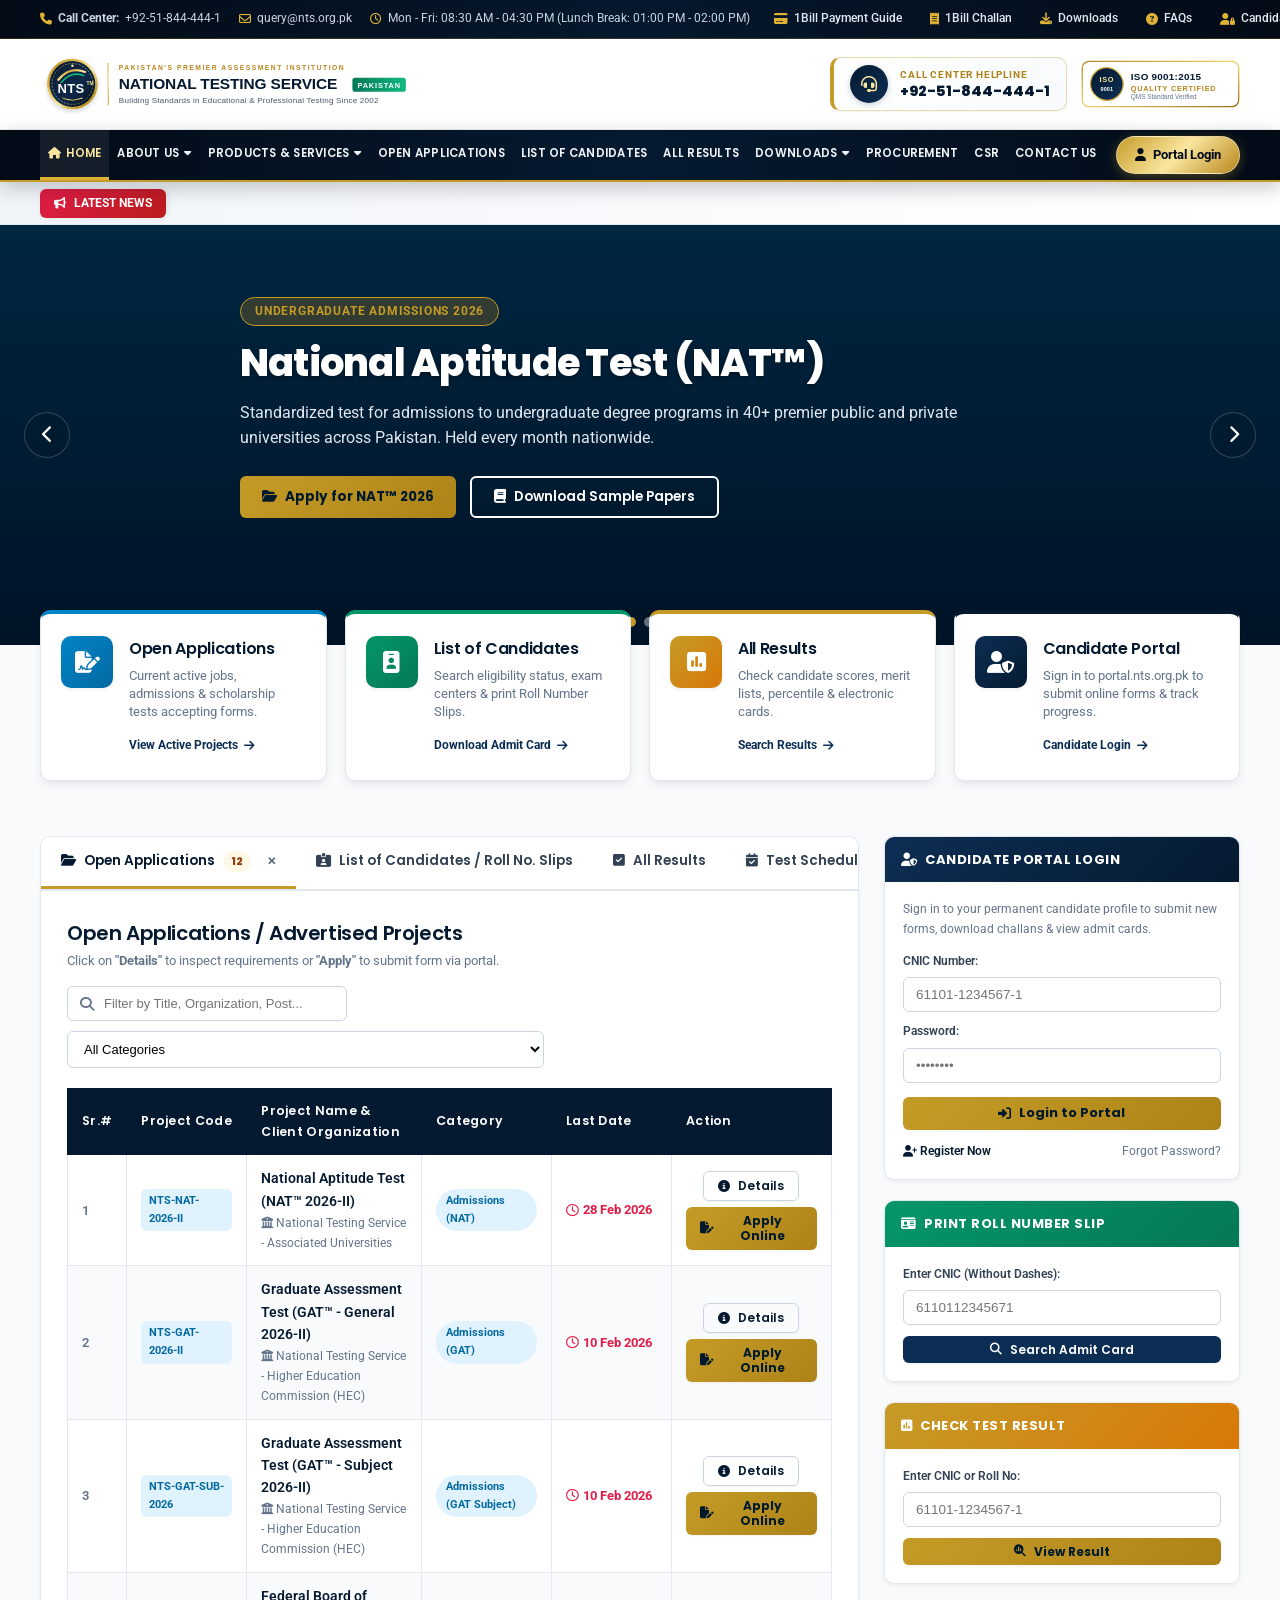
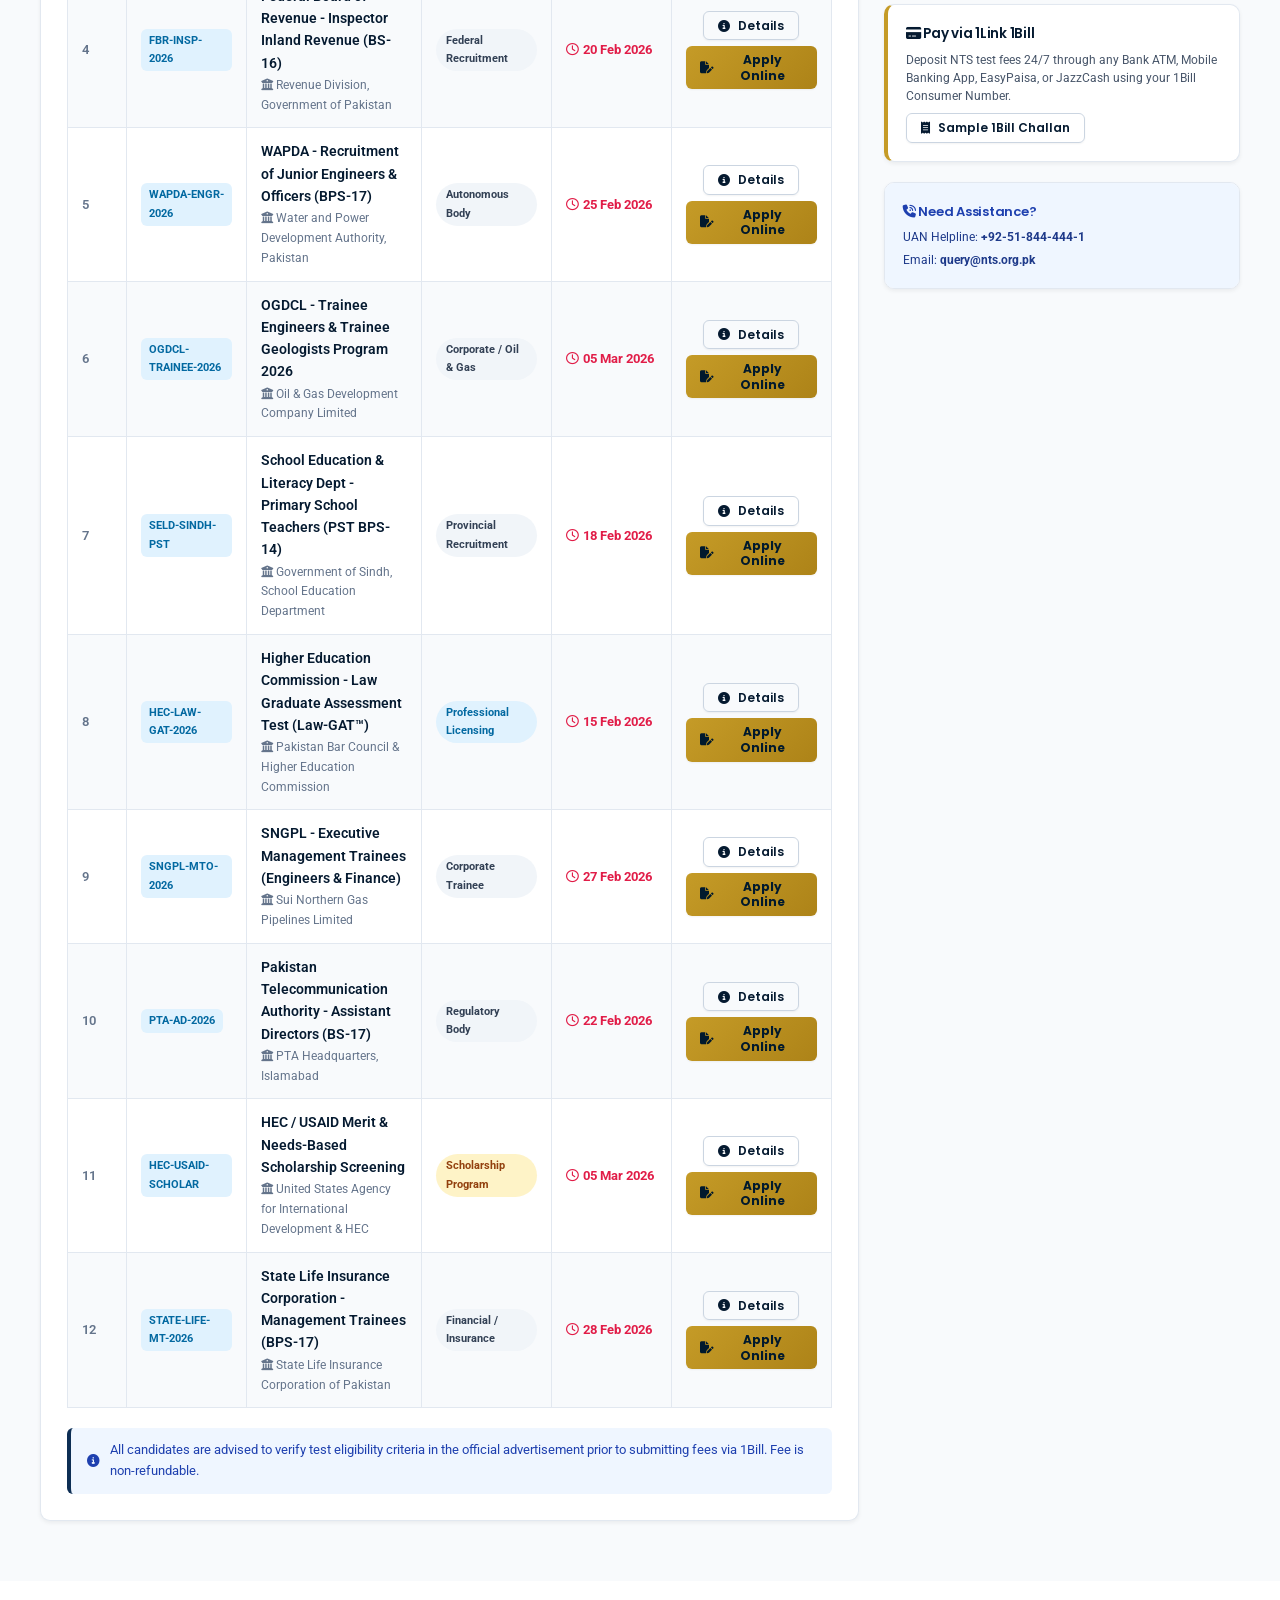
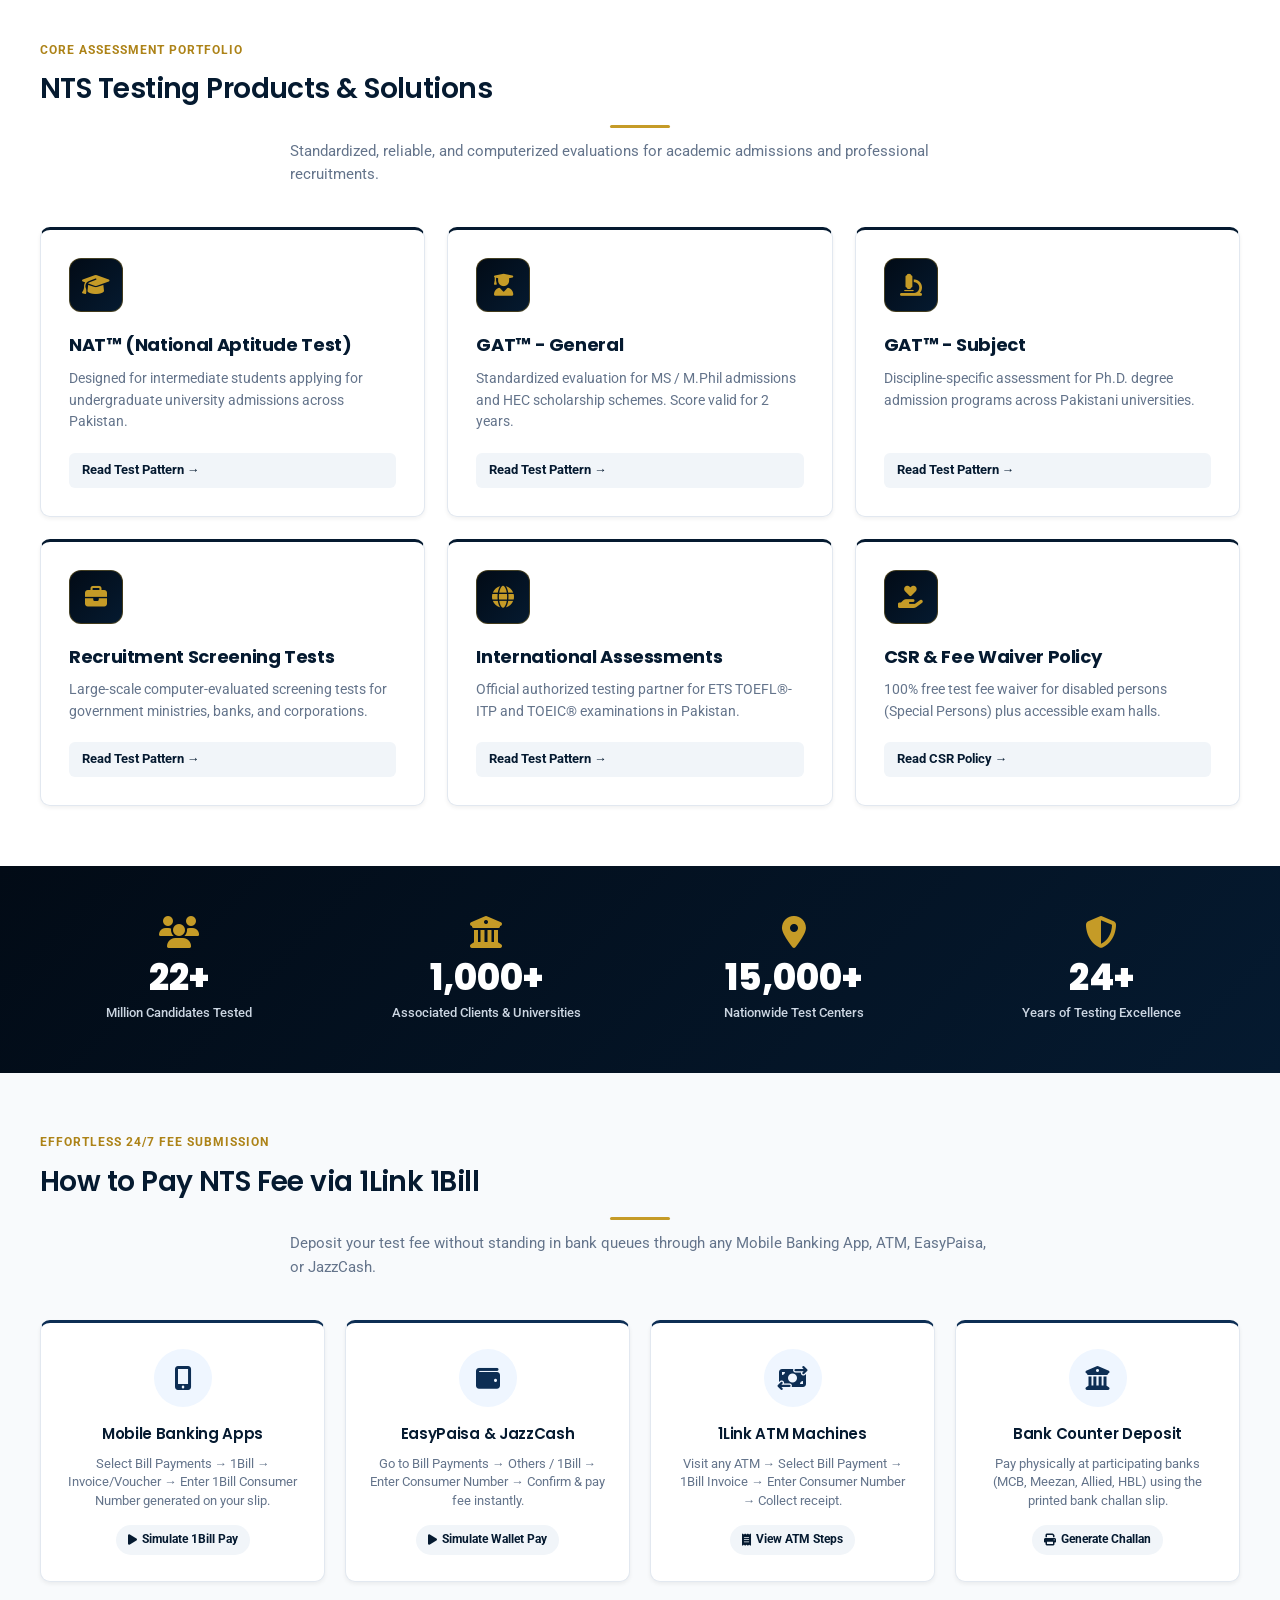
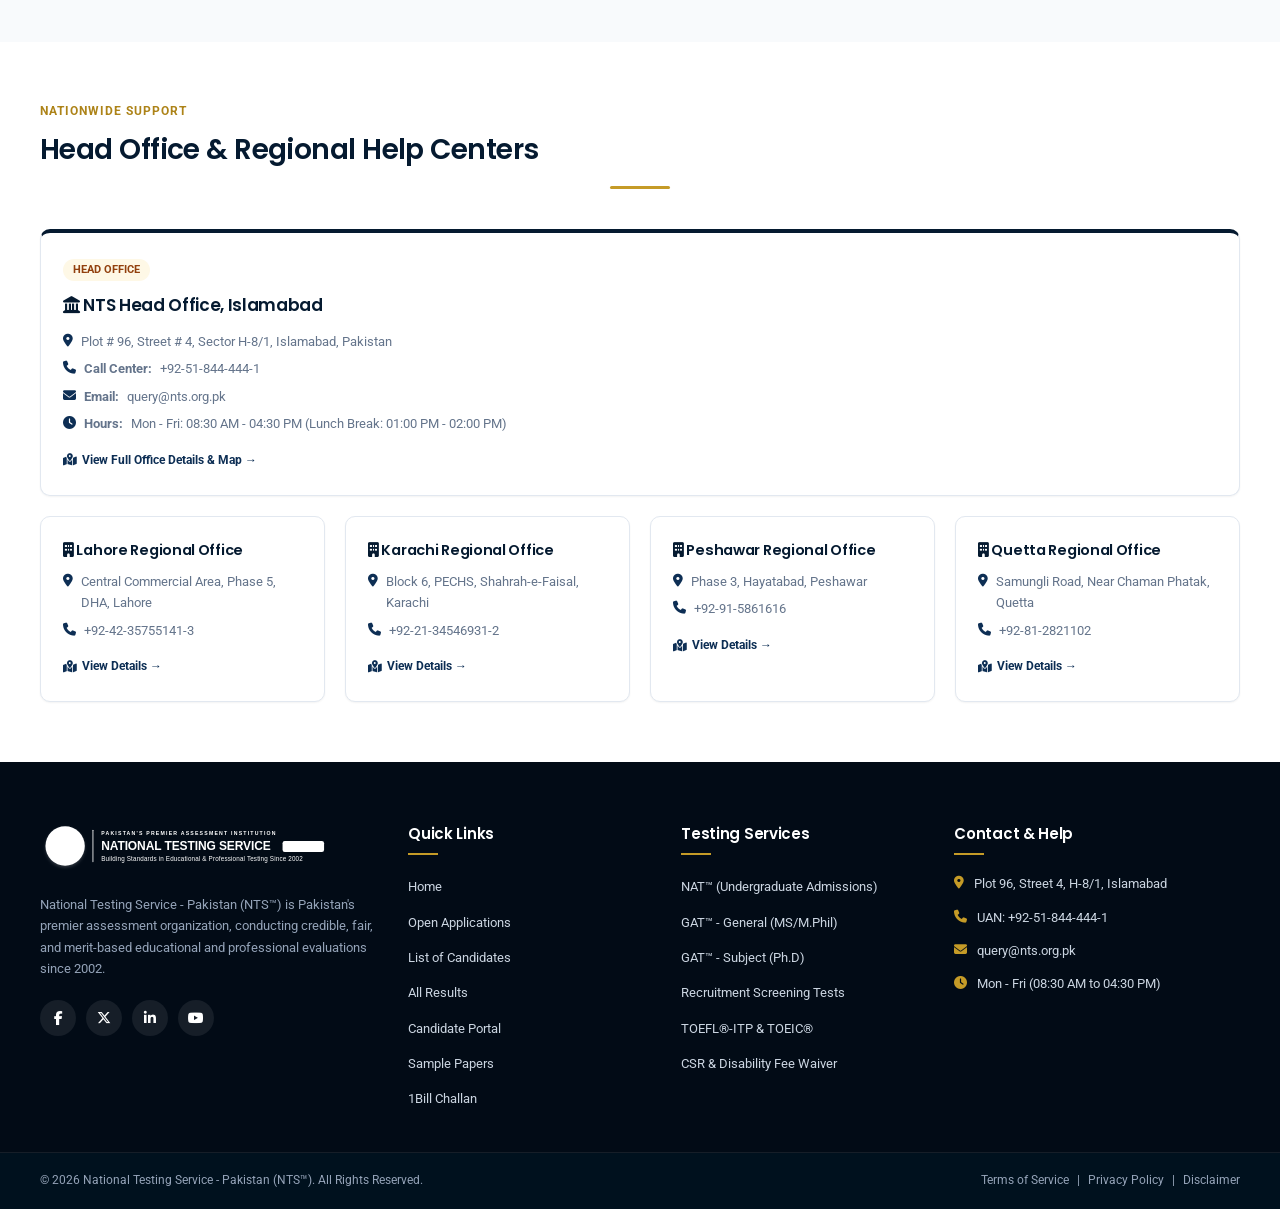
==== commit 8f9c748f: "fix: remove duplicate close button and fix modal scroll height on product cards" ====
--- a/index.html
+++ b/index.html
@@ -809,8 +809,7 @@
 
     <!-- MODAL: PRODUCT DETAILS -->
     <div class="modal-overlay" id="productModal">
-        <div class="modal-box">
-            <button class="modal-close-btn" onclick="closeModal('productModal')">&times;</button>
+        <div class="modal-box payment-modal-box" style="max-width: 720px;">
             <div id="productModalBody"></div>
         </div>
     </div>
